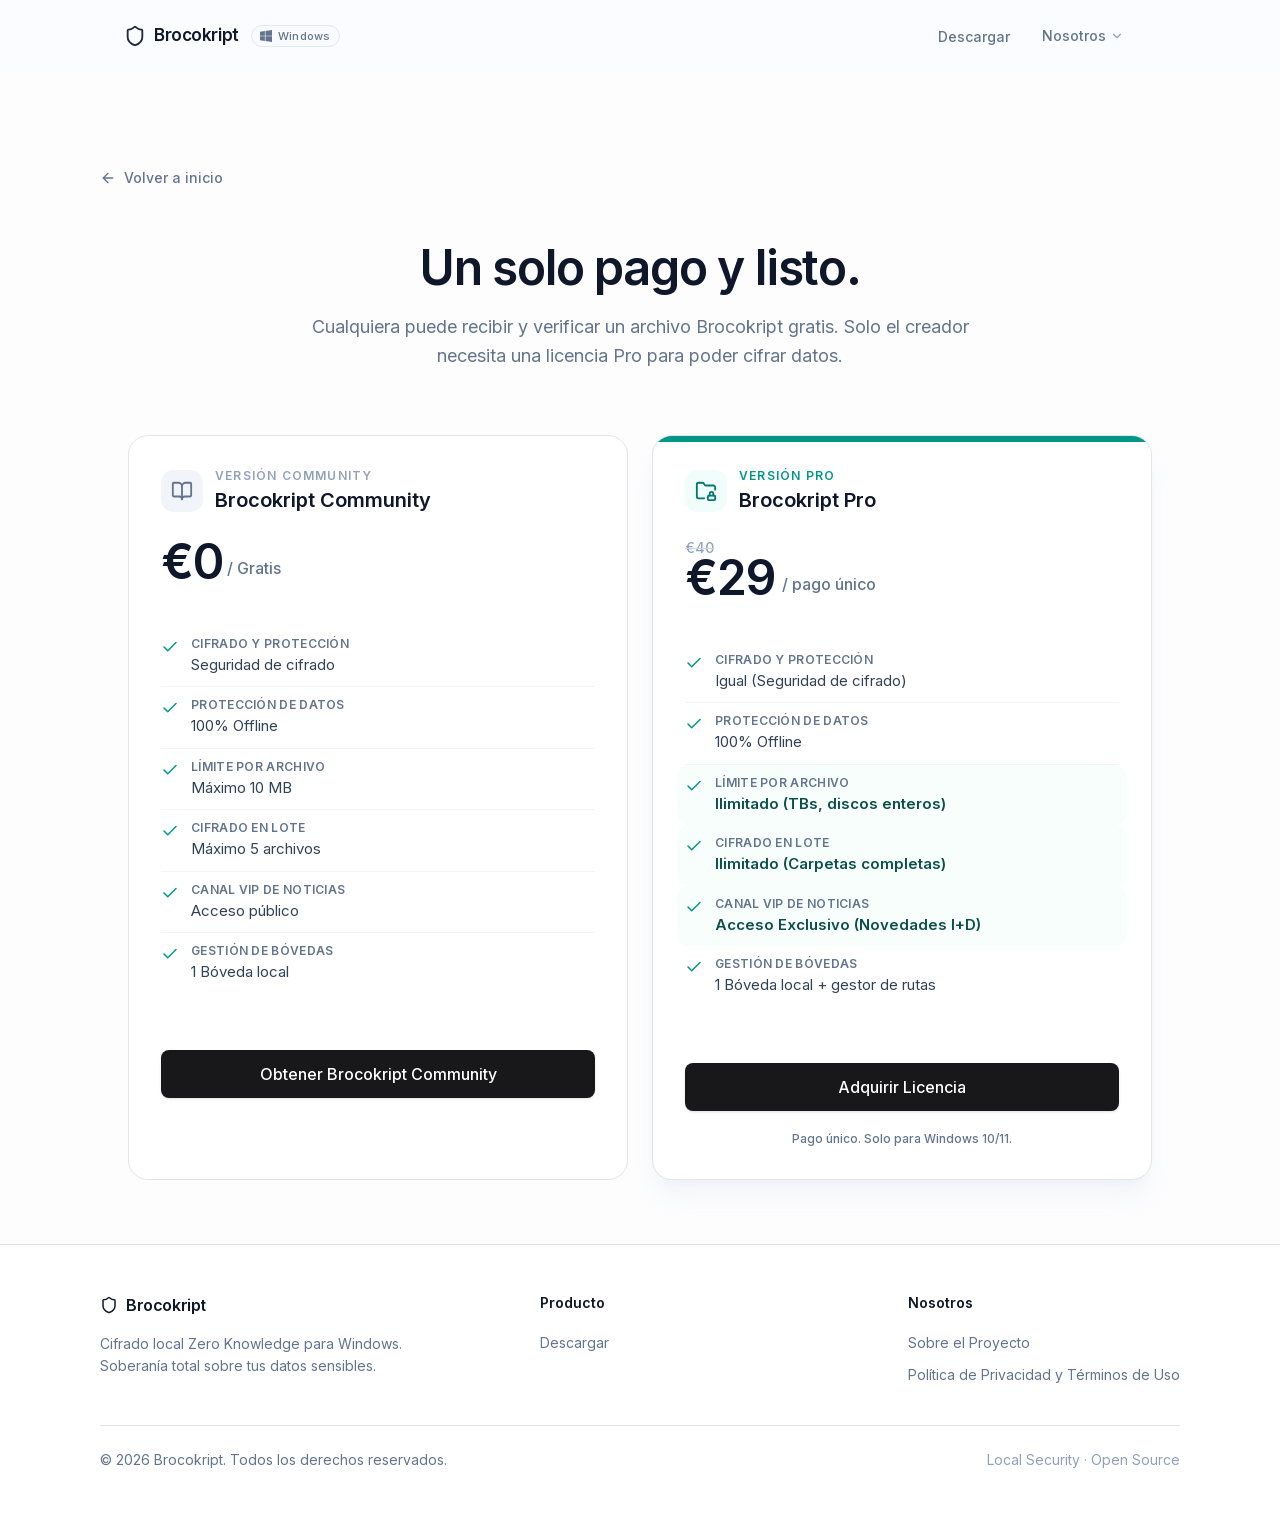
==== descargar/index.html @ 17223a68 "Add files via upload" ====
<!DOCTYPE html><html lang="es" class="inter_5901b7c6-module__ec5Qua__variable jetbrains_mono_8d4dab2e-module__xz2qEq__variable" data-scroll-behavior="smooth"><head><meta charSet="utf-8"/><meta name="viewport" content="width=device-width, initial-scale=1"/><link rel="preload" href="/_next/static/media/70bc3e132a0a741e-s.p.1409xf.ylxg8g.woff2" as="font" crossorigin="" type="font/woff2"/><link rel="preload" href="/_next/static/media/83afe278b6a6bb3c-s.p.0q-301v4kxxnr.woff2" as="font" crossorigin="" type="font/woff2"/><link rel="stylesheet" href="/_next/static/chunks/0jhj.skjzxoo5.css" data-precedence="next"/><link rel="preload" as="script" fetchPriority="low" href="/_next/static/chunks/05tsy9pxtuyv0.js"/><script src="/_next/static/chunks/02i7dfk78~t~2.js" async=""></script><script src="/_next/static/chunks/0vkgb7xyv-nko.js" async=""></script><script src="/_next/static/chunks/0if2ott4se3x8.js" async=""></script><script src="/_next/static/chunks/turbopack-18cuqfn9elldu.js" async=""></script><script src="/_next/static/chunks/0bvmlvd-nt4gj.js" async=""></script><script src="/_next/static/chunks/0d3shmwh5_nmn.js" async=""></script><script src="/_next/static/chunks/13rrio~x_up-n.js" async=""></script><script src="/_next/static/chunks/0j9dt631k1kyv.js" async=""></script><meta name="next-size-adjust" content=""/><title>Brocokript</title><meta name="description" content="Cifra y protege tus carpetas al instante de forma local. Tecnología de seguridad extrema (AES-256), sin necesidad de subir nada a la nube ni tener conocimientos técnicos."/><meta name="keywords" content="cifrado fácil,proteger carpetas,privacidad,AES-256,seguridad,local,Brocokript"/><meta property="og:title" content="Brocokript | Tu privacidad, blindada."/><meta property="og:description" content="Cifrado local AES-256-GCM fácil de usar. Sin servidores ni huellas en tu ordenador. El control es tuyo."/><meta property="og:type" content="website"/><meta name="twitter:card" content="summary"/><meta name="twitter:title" content="Brocokript | Tu privacidad, blindada."/><meta name="twitter:description" content="Cifrado local AES-256-GCM fácil de usar. Sin servidores ni huellas en tu ordenador. El control es tuyo."/><link rel="shortcut icon" href="/icon.svg"/><link rel="icon" href="/icon.svg"/><link rel="apple-touch-icon" href="/apple-icon.png"/><script src="/_next/static/chunks/03~yq9q893hmn.js" noModule=""></script></head><body class="font-sans antialiased"><div hidden=""><!--$--><!--/$--></div><main class="min-h-screen bg-background text-foreground"><header class="sticky top-0 z-50 transition-all duration-200 bg-transparent"><nav class="max-w-[1080px] mx-auto px-4 sm:px-6 h-[72px] flex items-center justify-between"><div class="flex items-center gap-3"><a class="flex items-center gap-2 group" href="/"><svg xmlns="http://www.w3.org/2000/svg" width="22" height="22" viewBox="0 0 24 24" fill="none" stroke="currentColor" stroke-width="2" stroke-linecap="round" stroke-linejoin="round" class="lucide lucide-shield text-slate-800 transition-colors" aria-hidden="true"><path d="M20 13c0 5-3.5 7.5-7.66 8.95a1 1 0 0 1-.67-.01C7.5 20.5 4 18 4 13V6a1 1 0 0 1 1-1c2 0 4.5-1.2 6.24-2.72a1.17 1.17 0 0 1 1.52 0C14.51 3.81 17 5 19 5a1 1 0 0 1 1 1z"></path></svg><span class="font-semibold text-[17px] tracking-tight text-slate-900">Brocokript</span></a><span class="hidden sm:inline-flex items-center gap-1.5 px-2 py-0.5 rounded-full border border-slate-200 bg-slate-50 text-[11px] font-medium text-slate-500 tracking-wide"><svg class="w-3 h-3" viewBox="0 0 24 24" fill="currentColor"><path d="M0 3.449L9.75 2.1v9.451H0m10.949-9.602L24 0v11.4H10.949M0 12.6h9.75v9.451L0 20.699M10.949 12.6H24V24l-12.9-1.801"></path></svg>Windows</span></div><ul class="hidden md:flex items-center gap-8 ml-auto mr-8"><li><a class="text-sm font-medium transition-colors text-slate-500 hover:text-slate-900" href="/descargar/">Descargar</a></li><li class="relative group"><button class="flex items-center gap-1 text-sm font-medium text-slate-500 hover:text-slate-900 transition-colors py-2">Nosotros<svg xmlns="http://www.w3.org/2000/svg" width="14" height="14" viewBox="0 0 24 24" fill="none" stroke="currentColor" stroke-width="2" stroke-linecap="round" stroke-linejoin="round" class="lucide lucide-chevron-down text-slate-400 group-hover:rotate-180 transition-transform duration-200" aria-hidden="true"><path d="m6 9 6 6 6-6"></path></svg></button><div class="absolute top-full left-1/2 -translate-x-1/2 pt-2 opacity-0 invisible group-hover:opacity-100 group-hover:visible transition-all duration-200 z-50"><div class="flex flex-col gap-1 w-56 p-2 bg-white rounded-xl shadow-xl border border-zinc-200"><a class="px-3 py-2 text-sm font-medium text-slate-500 hover:text-slate-900 hover:bg-zinc-50 rounded-md transition-colors" href="/about/">Sobre el Proyecto</a><div class="h-px w-full bg-zinc-100 my-1"></div><a class="px-3 py-2 text-sm font-medium text-slate-500 hover:text-slate-900 hover:bg-zinc-50 rounded-md transition-colors" href="/legal/">Política de Privacidad y Términos de Uso</a></div></div></li></ul><div class="md:hidden flex items-center gap-3"><button class="text-slate-700 hover:text-slate-900 transition-colors p-2" aria-label="Menu"><svg xmlns="http://www.w3.org/2000/svg" width="24" height="24" viewBox="0 0 24 24" fill="none" stroke="currentColor" stroke-width="2" stroke-linecap="round" stroke-linejoin="round" class="lucide lucide-menu" aria-hidden="true"><path d="M4 5h16"></path><path d="M4 12h16"></path><path d="M4 19h16"></path></svg></button></div></nav></header><div class="min-h-[calc(100vh-80px)] pt-24 pb-16 px-4 sm:px-6 bg-[#FDFDFE]"><div class="max-w-[1080px] mx-auto flex flex-col gap-6"><a class="inline-flex items-center gap-2 text-sm text-slate-500 hover:text-slate-900 transition-colors font-medium w-fit mb-4" href="/"><svg xmlns="http://www.w3.org/2000/svg" width="16" height="16" viewBox="0 0 24 24" fill="none" stroke="currentColor" stroke-width="2" stroke-linecap="round" stroke-linejoin="round" class="lucide lucide-arrow-left" aria-hidden="true"><path d="m12 19-7-7 7-7"></path><path d="M19 12H5"></path></svg>Volver a inicio</a><div class="text-center flex flex-col gap-5 mt-4 mb-10" style="opacity:0;transform:translateY(-20px)"><h1 class="text-4xl md:text-5xl font-semibold tracking-tight text-slate-900 text-balance whitespace-pre-line">Un solo pago y listo.</h1><p class="text-slate-500 text-lg max-w-2xl mx-auto leading-relaxed text-pretty">Cualquiera puede recibir y verificar un archivo Brocokript gratis. Solo el creador necesita una licencia Pro para poder cifrar datos.</p></div><div class="grid md:grid-cols-2 gap-6 max-w-5xl mx-auto w-full" style="opacity:0"><div class="flex flex-col gap-6 p-8 rounded-[1.25rem] border border-zinc-200 bg-white" style="opacity:0;transform:scale(0.95)"><div class="flex items-center gap-3"><div class="p-2.5 rounded-lg bg-slate-100 text-slate-500"><svg xmlns="http://www.w3.org/2000/svg" width="22" height="22" viewBox="0 0 24 24" fill="none" stroke="currentColor" stroke-width="2" stroke-linecap="round" stroke-linejoin="round" class="lucide lucide-book-open" aria-hidden="true"><path d="M12 7v14"></path><path d="M3 18a1 1 0 0 1-1-1V4a1 1 0 0 1 1-1h5a4 4 0 0 1 4 4 4 4 0 0 1 4-4h5a1 1 0 0 1 1 1v13a1 1 0 0 1-1 1h-6a3 3 0 0 0-3 3 3 3 0 0 0-3-3z"></path></svg></div><div><p class="text-xs font-semibold text-slate-400 uppercase tracking-widest mb-0.5">Versión Community</p><h3 class="font-semibold text-xl text-slate-900">Brocokript Community</h3></div></div><div class="flex items-end gap-1"><span class="text-5xl font-semibold tracking-tight text-slate-900">€0</span><span class="text-slate-500 mb-1.5 font-medium">/ Gratis</span></div><ul class="flex flex-col mt-4"><li class="flex items-start gap-3 py-2.5 border-b border-zinc-100 last:border-0 text-[15px] "><svg xmlns="http://www.w3.org/2000/svg" width="18" height="18" viewBox="0 0 24 24" fill="none" stroke="currentColor" stroke-width="2" stroke-linecap="round" stroke-linejoin="round" class="lucide lucide-check text-teal-600 flex-shrink-0 mt-0.5" aria-hidden="true"><path d="M20 6 9 17l-5-5"></path></svg><div class="flex flex-col gap-0.5"><span class="text-xs font-semibold tracking-wide text-slate-500 uppercase">Cifrado y protección</span><span class="text-slate-700">Seguridad de cifrado</span></div></li><li class="flex items-start gap-3 py-2.5 border-b border-zinc-100 last:border-0 text-[15px] "><svg xmlns="http://www.w3.org/2000/svg" width="18" height="18" viewBox="0 0 24 24" fill="none" stroke="currentColor" stroke-width="2" stroke-linecap="round" stroke-linejoin="round" class="lucide lucide-check text-teal-600 flex-shrink-0 mt-0.5" aria-hidden="true"><path d="M20 6 9 17l-5-5"></path></svg><div class="flex flex-col gap-0.5"><span class="text-xs font-semibold tracking-wide text-slate-500 uppercase">Protección de datos</span><span class="text-slate-700">100% Offline</span></div></li><li class="flex items-start gap-3 py-2.5 border-b border-zinc-100 last:border-0 text-[15px] "><svg xmlns="http://www.w3.org/2000/svg" width="18" height="18" viewBox="0 0 24 24" fill="none" stroke="currentColor" stroke-width="2" stroke-linecap="round" stroke-linejoin="round" class="lucide lucide-check text-teal-600 flex-shrink-0 mt-0.5" aria-hidden="true"><path d="M20 6 9 17l-5-5"></path></svg><div class="flex flex-col gap-0.5"><span class="text-xs font-semibold tracking-wide text-slate-500 uppercase">Límite por archivo</span><span class="text-slate-700">Máximo 10 MB</span></div></li><li class="flex items-start gap-3 py-2.5 border-b border-zinc-100 last:border-0 text-[15px] "><svg xmlns="http://www.w3.org/2000/svg" width="18" height="18" viewBox="0 0 24 24" fill="none" stroke="currentColor" stroke-width="2" stroke-linecap="round" stroke-linejoin="round" class="lucide lucide-check text-teal-600 flex-shrink-0 mt-0.5" aria-hidden="true"><path d="M20 6 9 17l-5-5"></path></svg><div class="flex flex-col gap-0.5"><span class="text-xs font-semibold tracking-wide text-slate-500 uppercase">Cifrado en lote</span><span class="text-slate-700">Máximo 5 archivos</span></div></li><li class="flex items-start gap-3 py-2.5 border-b border-zinc-100 last:border-0 text-[15px] "><svg xmlns="http://www.w3.org/2000/svg" width="18" height="18" viewBox="0 0 24 24" fill="none" stroke="currentColor" stroke-width="2" stroke-linecap="round" stroke-linejoin="round" class="lucide lucide-check text-teal-600 flex-shrink-0 mt-0.5" aria-hidden="true"><path d="M20 6 9 17l-5-5"></path></svg><div class="flex flex-col gap-0.5"><span class="text-xs font-semibold tracking-wide text-slate-500 uppercase">Canal VIP de Noticias</span><span class="text-slate-700">Acceso público</span></div></li><li class="flex items-start gap-3 py-2.5 border-b border-zinc-100 last:border-0 text-[15px] "><svg xmlns="http://www.w3.org/2000/svg" width="18" height="18" viewBox="0 0 24 24" fill="none" stroke="currentColor" stroke-width="2" stroke-linecap="round" stroke-linejoin="round" class="lucide lucide-check text-teal-600 flex-shrink-0 mt-0.5" aria-hidden="true"><path d="M20 6 9 17l-5-5"></path></svg><div class="flex flex-col gap-0.5"><span class="text-xs font-semibold tracking-wide text-slate-500 uppercase">Gestión de Bóvedas</span><span class="text-slate-700">1 Bóveda local</span></div></li></ul><div class="flex flex-col gap-3 mt-8"><a href="#" class="inline-flex items-center justify-center gap-2 px-6 py-3 bg-zinc-900 text-white font-medium rounded-md hover:bg-zinc-800 transition-colors shadow-sm">Obtener Brocokript Community</a></div></div><div class="flex flex-col gap-6 p-8 rounded-[1.25rem] border border-zinc-200 bg-white shadow-xl shadow-slate-200/40 relative overflow-hidden" style="opacity:0;transform:scale(0.95)"><div class="absolute top-0 left-0 w-full h-1.5 bg-teal-600"></div><div class="flex items-center justify-between"><div class="flex items-center gap-3"><div class="p-2.5 rounded-lg bg-teal-50 text-teal-700"><svg xmlns="http://www.w3.org/2000/svg" width="22" height="22" viewBox="0 0 24 24" fill="none" stroke="currentColor" stroke-width="2" stroke-linecap="round" stroke-linejoin="round" class="lucide lucide-folder-lock" aria-hidden="true"><rect width="8" height="5" x="14" y="17" rx="1"></rect><path d="M10 20H4a2 2 0 0 1-2-2V5a2 2 0 0 1 2-2h3.9a2 2 0 0 1 1.69.9l.81 1.2a2 2 0 0 0 1.67.9H20a2 2 0 0 1 2 2v2.5"></path><path d="M20 17v-2a2 2 0 1 0-4 0v2"></path></svg></div><div><p class="text-xs font-semibold text-teal-600 uppercase tracking-widest mb-0.5">Versión PRO</p><h3 class="font-semibold text-xl text-slate-900">Brocokript Pro</h3></div></div></div><div class="flex items-end gap-2"><div class="flex flex-col"><span class="text-sm font-medium text-slate-400 line-through -mb-1 decoration-slate-300">€40</span><span class="text-5xl font-semibold tracking-tight text-slate-900">€29</span></div><span class="text-slate-500 mb-1.5 font-medium">/ pago único</span></div><ul class="flex flex-col mt-4"><li class="flex items-start gap-3 py-2.5 border-b border-zinc-100 last:border-0 text-[15px] "><svg xmlns="http://www.w3.org/2000/svg" width="18" height="18" viewBox="0 0 24 24" fill="none" stroke="currentColor" stroke-width="2" stroke-linecap="round" stroke-linejoin="round" class="lucide lucide-check text-teal-600 flex-shrink-0 mt-0.5" aria-hidden="true"><path d="M20 6 9 17l-5-5"></path></svg><div class="flex flex-col gap-0.5"><span class="text-xs font-semibold tracking-wide text-slate-500 uppercase">Cifrado y protección</span><span class="text-slate-700">Igual (Seguridad de cifrado)</span></div></li><li class="flex items-start gap-3 py-2.5 border-b border-zinc-100 last:border-0 text-[15px] "><svg xmlns="http://www.w3.org/2000/svg" width="18" height="18" viewBox="0 0 24 24" fill="none" stroke="currentColor" stroke-width="2" stroke-linecap="round" stroke-linejoin="round" class="lucide lucide-check text-teal-600 flex-shrink-0 mt-0.5" aria-hidden="true"><path d="M20 6 9 17l-5-5"></path></svg><div class="flex flex-col gap-0.5"><span class="text-xs font-semibold tracking-wide text-slate-500 uppercase">Protección de datos</span><span class="text-slate-700">100% Offline</span></div></li><li class="flex items-start gap-3 py-2.5 border-b border-zinc-100 last:border-0 text-[15px] bg-teal-50/50 -mx-2 px-2 rounded-lg border-b-0"><svg xmlns="http://www.w3.org/2000/svg" width="18" height="18" viewBox="0 0 24 24" fill="none" stroke="currentColor" stroke-width="2" stroke-linecap="round" stroke-linejoin="round" class="lucide lucide-check text-teal-600 flex-shrink-0 mt-0.5" aria-hidden="true"><path d="M20 6 9 17l-5-5"></path></svg><div class="flex flex-col gap-0.5"><span class="text-xs font-semibold tracking-wide text-slate-500 uppercase">Límite por archivo</span><span class="font-semibold text-teal-900">Ilimitado (TBs, discos enteros)</span></div></li><li class="flex items-start gap-3 py-2.5 border-b border-zinc-100 last:border-0 text-[15px] bg-teal-50/50 -mx-2 px-2 rounded-lg border-b-0"><svg xmlns="http://www.w3.org/2000/svg" width="18" height="18" viewBox="0 0 24 24" fill="none" stroke="currentColor" stroke-width="2" stroke-linecap="round" stroke-linejoin="round" class="lucide lucide-check text-teal-600 flex-shrink-0 mt-0.5" aria-hidden="true"><path d="M20 6 9 17l-5-5"></path></svg><div class="flex flex-col gap-0.5"><span class="text-xs font-semibold tracking-wide text-slate-500 uppercase">Cifrado en lote</span><span class="font-semibold text-teal-900">Ilimitado (Carpetas completas)</span></div></li><li class="flex items-start gap-3 py-2.5 border-b border-zinc-100 last:border-0 text-[15px] bg-teal-50/50 -mx-2 px-2 rounded-lg border-b-0"><svg xmlns="http://www.w3.org/2000/svg" width="18" height="18" viewBox="0 0 24 24" fill="none" stroke="currentColor" stroke-width="2" stroke-linecap="round" stroke-linejoin="round" class="lucide lucide-check text-teal-600 flex-shrink-0 mt-0.5" aria-hidden="true"><path d="M20 6 9 17l-5-5"></path></svg><div class="flex flex-col gap-0.5"><span class="text-xs font-semibold tracking-wide text-slate-500 uppercase">Canal VIP de Noticias</span><span class="font-semibold text-teal-900">Acceso Exclusivo (Novedades I+D)</span></div></li><li class="flex items-start gap-3 py-2.5 border-b border-zinc-100 last:border-0 text-[15px] "><svg xmlns="http://www.w3.org/2000/svg" width="18" height="18" viewBox="0 0 24 24" fill="none" stroke="currentColor" stroke-width="2" stroke-linecap="round" stroke-linejoin="round" class="lucide lucide-check text-teal-600 flex-shrink-0 mt-0.5" aria-hidden="true"><path d="M20 6 9 17l-5-5"></path></svg><div class="flex flex-col gap-0.5"><span class="text-xs font-semibold tracking-wide text-slate-500 uppercase">Gestión de Bóvedas</span><span class="text-slate-700">1 Bóveda local + gestor de rutas </span></div></li></ul><div class="flex flex-col gap-3 mt-8"><a href="#" class="inline-flex items-center justify-center gap-2 px-6 py-3 bg-zinc-900 text-white font-medium rounded-md hover:bg-zinc-800 transition-colors shadow-sm">Adquirir Licencia</a><div class="text-center text-xs font-medium text-slate-500 mt-2">Pago único. Solo para Windows 10/11.</div></div></div></div></div></div><footer class="border-t border-zinc-200 bg-white px-4 sm:px-6 py-12 font-sans mt-auto"><div class="max-w-[1080px] mx-auto"><div class="flex flex-col md:flex-row justify-between gap-10 mb-10"><div class="flex flex-col gap-3 max-w-xs"><a class="flex items-center gap-2" href="/"><svg xmlns="http://www.w3.org/2000/svg" width="18" height="18" viewBox="0 0 24 24" fill="none" stroke="currentColor" stroke-width="2" stroke-linecap="round" stroke-linejoin="round" class="lucide lucide-shield text-slate-900" aria-hidden="true"><path d="M20 13c0 5-3.5 7.5-7.66 8.95a1 1 0 0 1-.67-.01C7.5 20.5 4 18 4 13V6a1 1 0 0 1 1-1c2 0 4.5-1.2 6.24-2.72a1.17 1.17 0 0 1 1.52 0C14.51 3.81 17 5 19 5a1 1 0 0 1 1 1z"></path></svg><span class="font-semibold tracking-tight text-slate-900">Brocokript</span></a><p class="text-slate-500 text-sm leading-relaxed mt-1">Cifrado local Zero Knowledge para Windows. Soberanía total sobre tus datos sensibles.</p></div><div class="grid grid-cols-2 gap-12 sm:gap-24"><div class="flex flex-col gap-3"><p class="text-sm font-semibold text-slate-900 mb-2">Producto</p><a class="text-sm text-slate-500 hover:text-slate-900 transition-colors" href="/descargar/">Descargar</a></div><div class="flex flex-col gap-3"><p class="text-sm font-semibold text-slate-900 mb-2">Nosotros</p><a class="text-sm text-slate-500 hover:text-slate-900 transition-colors" href="/about/">Sobre el Proyecto</a><a class="text-sm text-slate-500 hover:text-slate-900 transition-colors" href="/legal/">Política de Privacidad y Términos de Uso</a></div></div></div><div class="h-px bg-zinc-200 mb-6"></div><div class="flex flex-col md:flex-row items-center justify-between gap-4"><p class="text-sm text-slate-500">© <!-- -->2026<!-- --> Brocokript. <!-- -->Todos los derechos reservados.</p><span class="text-sm text-slate-400">Local Security · Open Source</span></div></div></footer></main><!--$--><!--/$--><!--$!--><template data-dgst="BAILOUT_TO_CLIENT_SIDE_RENDERING"></template><!--/$--><script src="/_next/static/chunks/05tsy9pxtuyv0.js" id="_R_" async=""></script><script>(self.__next_f=self.__next_f||[]).push([0])</script><script>self.__next_f.push([1,"1:\"$Sreact.fragment\"\n2:I[38447,[\"/_next/static/chunks/0bvmlvd-nt4gj.js\",\"/_next/static/chunks/0d3shmwh5_nmn.js\"],\"LanguageProvider\"]\n3:I[39756,[\"/_next/static/chunks/0bvmlvd-nt4gj.js\",\"/_next/static/chunks/0d3shmwh5_nmn.js\"],\"default\"]\n4:I[37457,[\"/_next/static/chunks/0bvmlvd-nt4gj.js\",\"/_next/static/chunks/0d3shmwh5_nmn.js\"],\"default\"]\n5:I[2355,[\"/_next/static/chunks/0bvmlvd-nt4gj.js\",\"/_next/static/chunks/0d3shmwh5_nmn.js\"],\"Analytics\"]\n6:I[63780,[\"/_next/static/chunks/0bvmlvd-nt4gj.js\",\"/_next/static/chunks/0d3shmwh5_nmn.js\",\"/_next/static/chunks/13rrio~x_up-n.js\",\"/_next/static/chunks/0j9dt631k1kyv.js\"],\"Navbar\"]\n7:I[42083,[\"/_next/static/chunks/0bvmlvd-nt4gj.js\",\"/_next/static/chunks/0d3shmwh5_nmn.js\",\"/_next/static/chunks/13rrio~x_up-n.js\",\"/_next/static/chunks/0j9dt631k1kyv.js\"],\"DownloadContent\"]\n8:I[76841,[\"/_next/static/chunks/0bvmlvd-nt4gj.js\",\"/_next/static/chunks/0d3shmwh5_nmn.js\",\"/_next/static/chunks/13rrio~x_up-n.js\",\"/_next/static/chunks/0j9dt631k1kyv.js\"],\"Footer\"]\n9:I[97367,[\"/_next/static/chunks/0bvmlvd-nt4gj.js\",\"/_next/static/chunks/0d3shmwh5_nmn.js\"],\"OutletBoundary\"]\na:\"$Sreact.suspense\"\nd:I[97367,[\"/_next/static/chunks/0bvmlvd-nt4gj.js\",\"/_next/static/chunks/0d3shmwh5_nmn.js\"],\"ViewportBoundary\"]\nf:I[97367,[\"/_next/static/chunks/0bvmlvd-nt4gj.js\",\"/_next/static/chunks/0d3shmwh5_nmn.js\"],\"MetadataBoundary\"]\n11:I[68027,[\"/_next/static/chunks/0bvmlvd-nt4gj.js\",\"/_next/static/chunks/0d3shmwh5_nmn.js\"],\"default\",1]\n:HL[\"/_next/static/chunks/0jhj.skjzxoo5.css\",\"style\"]\n:HL[\"/_next/static/media/70bc3e132a0a741e-s.p.1409xf.ylxg8g.woff2\",\"font\",{\"crossOrigin\":\"\",\"type\":\"font/woff2\"}]\n:HL[\"/_next/static/media/83afe278b6a6bb3c-s.p.0q-301v4kxxnr.woff2\",\"font\",{\"crossOrigin\":\"\",\"type\":\"font/woff2\"}]\n"])</script><script>self.__next_f.push([1,"0:{\"P\":null,\"c\":[\"\",\"descargar\",\"\"],\"q\":\"\",\"i\":false,\"f\":[[[\"\",{\"children\":[\"descargar\",{\"children\":[\"__PAGE__\",{}]}]},\"$undefined\",\"$undefined\",16],[[\"$\",\"$1\",\"c\",{\"children\":[[[\"$\",\"link\",\"0\",{\"rel\":\"stylesheet\",\"href\":\"/_next/static/chunks/0jhj.skjzxoo5.css\",\"precedence\":\"next\",\"crossOrigin\":\"$undefined\",\"nonce\":\"$undefined\"}],[\"$\",\"script\",\"script-0\",{\"src\":\"/_next/static/chunks/0bvmlvd-nt4gj.js\",\"async\":true,\"nonce\":\"$undefined\"}],[\"$\",\"script\",\"script-1\",{\"src\":\"/_next/static/chunks/0d3shmwh5_nmn.js\",\"async\":true,\"nonce\":\"$undefined\"}]],[\"$\",\"html\",null,{\"lang\":\"es\",\"className\":\"inter_5901b7c6-module__ec5Qua__variable jetbrains_mono_8d4dab2e-module__xz2qEq__variable\",\"data-scroll-behavior\":\"smooth\",\"children\":[\"$\",\"body\",null,{\"className\":\"font-sans antialiased\",\"children\":[\"$\",\"$L2\",null,{\"children\":[[\"$\",\"$L3\",null,{\"parallelRouterKey\":\"children\",\"error\":\"$undefined\",\"errorStyles\":\"$undefined\",\"errorScripts\":\"$undefined\",\"template\":[\"$\",\"$L4\",null,{}],\"templateStyles\":\"$undefined\",\"templateScripts\":\"$undefined\",\"notFound\":[[[\"$\",\"title\",null,{\"children\":\"404: This page could not be found.\"}],[\"$\",\"div\",null,{\"style\":{\"fontFamily\":\"system-ui,\\\"Segoe UI\\\",Roboto,Helvetica,Arial,sans-serif,\\\"Apple Color Emoji\\\",\\\"Segoe UI Emoji\\\"\",\"height\":\"100vh\",\"textAlign\":\"center\",\"display\":\"flex\",\"flexDirection\":\"column\",\"alignItems\":\"center\",\"justifyContent\":\"center\"},\"children\":[\"$\",\"div\",null,{\"children\":[[\"$\",\"style\",null,{\"dangerouslySetInnerHTML\":{\"__html\":\"body{color:#000;background:#fff;margin:0}.next-error-h1{border-right:1px solid rgba(0,0,0,.3)}@media (prefers-color-scheme:dark){body{color:#fff;background:#000}.next-error-h1{border-right:1px solid rgba(255,255,255,.3)}}\"}}],[\"$\",\"h1\",null,{\"className\":\"next-error-h1\",\"style\":{\"display\":\"inline-block\",\"margin\":\"0 20px 0 0\",\"padding\":\"0 23px 0 0\",\"fontSize\":24,\"fontWeight\":500,\"verticalAlign\":\"top\",\"lineHeight\":\"49px\"},\"children\":404}],[\"$\",\"div\",null,{\"style\":{\"display\":\"inline-block\"},\"children\":[\"$\",\"h2\",null,{\"style\":{\"fontSize\":14,\"fontWeight\":400,\"lineHeight\":\"49px\",\"margin\":0},\"children\":\"This page could not be found.\"}]}]]}]}]],[]],\"forbidden\":\"$undefined\",\"unauthorized\":\"$undefined\"}],[\"$\",\"$L5\",null,{}]]}]}]}]]}],{\"children\":[[\"$\",\"$1\",\"c\",{\"children\":[null,[\"$\",\"$L3\",null,{\"parallelRouterKey\":\"children\",\"error\":\"$undefined\",\"errorStyles\":\"$undefined\",\"errorScripts\":\"$undefined\",\"template\":[\"$\",\"$L4\",null,{}],\"templateStyles\":\"$undefined\",\"templateScripts\":\"$undefined\",\"notFound\":\"$undefined\",\"forbidden\":\"$undefined\",\"unauthorized\":\"$undefined\"}]]}],{\"children\":[[\"$\",\"$1\",\"c\",{\"children\":[[\"$\",\"main\",null,{\"className\":\"min-h-screen bg-background text-foreground\",\"children\":[[\"$\",\"$L6\",null,{}],[\"$\",\"$L7\",null,{}],[\"$\",\"$L8\",null,{}]]}],[[\"$\",\"script\",\"script-0\",{\"src\":\"/_next/static/chunks/13rrio~x_up-n.js\",\"async\":true,\"nonce\":\"$undefined\"}],[\"$\",\"script\",\"script-1\",{\"src\":\"/_next/static/chunks/0j9dt631k1kyv.js\",\"async\":true,\"nonce\":\"$undefined\"}]],[\"$\",\"$L9\",null,{\"children\":[\"$\",\"$a\",null,{\"name\":\"Next.MetadataOutlet\",\"children\":\"$@b\"}]}]]}],{},null,false,null]},null,false,\"$@c\"]},null,false,null],[\"$\",\"$1\",\"h\",{\"children\":[null,[\"$\",\"$Ld\",null,{\"children\":\"$Le\"}],[\"$\",\"div\",null,{\"hidden\":true,\"children\":[\"$\",\"$Lf\",null,{\"children\":[\"$\",\"$a\",null,{\"name\":\"Next.Metadata\",\"children\":\"$L10\"}]}]}],[\"$\",\"meta\",null,{\"name\":\"next-size-adjust\",\"content\":\"\"}]]}],false]],\"m\":\"$undefined\",\"G\":[\"$11\",[[\"$\",\"link\",\"0\",{\"rel\":\"stylesheet\",\"href\":\"/_next/static/chunks/0jhj.skjzxoo5.css\",\"precedence\":\"next\",\"crossOrigin\":\"$undefined\",\"nonce\":\"$undefined\"}]]],\"S\":true,\"h\":null,\"s\":\"$undefined\",\"l\":\"$undefined\",\"p\":\"$undefined\",\"d\":\"$undefined\",\"b\":\"34caUTT_QugLxf4qBv_Nt\"}\n"])</script><script>self.__next_f.push([1,"12:[]\nc:\"$W12\"\n"])</script><script>self.__next_f.push([1,"e:[[\"$\",\"meta\",\"0\",{\"charSet\":\"utf-8\"}],[\"$\",\"meta\",\"1\",{\"name\":\"viewport\",\"content\":\"width=device-width, initial-scale=1\"}]]\n"])</script><script>self.__next_f.push([1,"13:I[27201,[\"/_next/static/chunks/0bvmlvd-nt4gj.js\",\"/_next/static/chunks/0d3shmwh5_nmn.js\"],\"IconMark\"]\nb:null\n10:[[\"$\",\"title\",\"0\",{\"children\":\"Brocokript\"}],[\"$\",\"meta\",\"1\",{\"name\":\"description\",\"content\":\"Cifra y protege tus carpetas al instante de forma local. Tecnología de seguridad extrema (AES-256), sin necesidad de subir nada a la nube ni tener conocimientos técnicos.\"}],[\"$\",\"meta\",\"2\",{\"name\":\"keywords\",\"content\":\"cifrado fácil,proteger carpetas,privacidad,AES-256,seguridad,local,Brocokript\"}],[\"$\",\"meta\",\"3\",{\"property\":\"og:title\",\"content\":\"Brocokript | Tu privacidad, blindada.\"}],[\"$\",\"meta\",\"4\",{\"property\":\"og:description\",\"content\":\"Cifrado local AES-256-GCM fácil de usar. Sin servidores ni huellas en tu ordenador. El control es tuyo.\"}],[\"$\",\"meta\",\"5\",{\"property\":\"og:type\",\"content\":\"website\"}],[\"$\",\"meta\",\"6\",{\"name\":\"twitter:card\",\"content\":\"summary\"}],[\"$\",\"meta\",\"7\",{\"name\":\"twitter:title\",\"content\":\"Brocokript | Tu privacidad, blindada.\"}],[\"$\",\"meta\",\"8\",{\"name\":\"twitter:description\",\"content\":\"Cifrado local AES-256-GCM fácil de usar. Sin servidores ni huellas en tu ordenador. El control es tuyo.\"}],[\"$\",\"link\",\"9\",{\"rel\":\"shortcut icon\",\"href\":\"/icon.svg\"}],[\"$\",\"link\",\"10\",{\"rel\":\"icon\",\"href\":\"/icon.svg\"}],[\"$\",\"link\",\"11\",{\"rel\":\"apple-touch-icon\",\"href\":\"/apple-icon.png\"}],[\"$\",\"$L13\",\"12\",{}]]\n"])</script></body></html>
---- _next/static/chunks/0jhj.skjzxoo5.css ----
@font-face{font-family:Inter;font-style:normal;font-weight:100 900;font-display:swap;src:url(../media/2c55a0e60120577a-s.0bjc5tiuqdqro.woff2)format("woff2");unicode-range:U+460-52F,U+1C80-1C8A,U+20B4,U+2DE0-2DFF,U+A640-A69F,U+FE2E-FE2F}@font-face{font-family:Inter;font-style:normal;font-weight:100 900;font-display:swap;src:url(../media/9c72aa0f40e4eef8-s.0m6w47a4e5dy9.woff2)format("woff2");unicode-range:U+301,U+400-45F,U+490-491,U+4B0-4B1,U+2116}@font-face{font-family:Inter;font-style:normal;font-weight:100 900;font-display:swap;src:url(../media/ad66f9afd8947f86-s.11u06r12fd6v_.woff2)format("woff2");unicode-range:U+1F??}@font-face{font-family:Inter;font-style:normal;font-weight:100 900;font-display:swap;src:url(../media/5476f68d60460930-s.0wxq9webf.ew4.woff2)format("woff2");unicode-range:U+370-377,U+37A-37F,U+384-38A,U+38C,U+38E-3A1,U+3A3-3FF}@font-face{font-family:Inter;font-style:normal;font-weight:100 900;font-display:swap;src:url(../media/2bbe8d2671613f1f-s.067x_6k0k23tk.woff2)format("woff2");unicode-range:U+102-103,U+110-111,U+128-129,U+168-169,U+1A0-1A1,U+1AF-1B0,U+300-301,U+303-304,U+308-309,U+323,U+329,U+1EA0-1EF9,U+20AB}@font-face{font-family:Inter;font-style:normal;font-weight:100 900;font-display:swap;src:url(../media/1bffadaabf893a1e-s.16ipb6fqu393i.woff2)format("woff2");unicode-range:U+100-2BA,U+2BD-2C5,U+2C7-2CC,U+2CE-2D7,U+2DD-2FF,U+304,U+308,U+329,U+1D00-1DBF,U+1E00-1E9F,U+1EF2-1EFF,U+2020,U+20A0-20AB,U+20AD-20C0,U+2113,U+2C60-2C7F,U+A720-A7FF}@font-face{font-family:Inter;font-style:normal;font-weight:100 900;font-display:swap;src:url(../media/83afe278b6a6bb3c-s.p.0q-301v4kxxnr.woff2)format("woff2");unicode-range:U+??,U+131,U+152-153,U+2BB-2BC,U+2C6,U+2DA,U+2DC,U+304,U+308,U+329,U+2000-206F,U+20AC,U+2122,U+2191,U+2193,U+2212,U+2215,U+FEFF,U+FFFD}@font-face{font-family:Inter Fallback;src:local(Arial);ascent-override:90.44%;descent-override:22.52%;line-gap-override:0.0%;size-adjust:107.12%}.inter_5901b7c6-module__ec5Qua__className{font-family:Inter,Inter Fallback;font-style:normal}.inter_5901b7c6-module__ec5Qua__variable{--font-inter:"Inter", "Inter Fallback"}
@font-face{font-family:JetBrains Mono;font-style:normal;font-weight:100 800;font-display:swap;src:url(../media/13bf9871fe164e7f-s.0s19wthhh_6~m.woff2)format("woff2");unicode-range:U+460-52F,U+1C80-1C8A,U+20B4,U+2DE0-2DFF,U+A640-A69F,U+FE2E-FE2F}@font-face{font-family:JetBrains Mono;font-style:normal;font-weight:100 800;font-display:swap;src:url(../media/cc545e633e20c56d-s.0dza.stei.9v7.woff2)format("woff2");unicode-range:U+301,U+400-45F,U+490-491,U+4B0-4B1,U+2116}@font-face{font-family:JetBrains Mono;font-style:normal;font-weight:100 800;font-display:swap;src:url(../media/71b036adf157cdcf-s.03nf~dfjdkf~..woff2)format("woff2");unicode-range:U+370-377,U+37A-37F,U+384-38A,U+38C,U+38E-3A1,U+3A3-3FF}@font-face{font-family:JetBrains Mono;font-style:normal;font-weight:100 800;font-display:swap;src:url(../media/89b21bb081cb7469-s.0gfhww.tctz1o.woff2)format("woff2");unicode-range:U+102-103,U+110-111,U+128-129,U+168-169,U+1A0-1A1,U+1AF-1B0,U+300-301,U+303-304,U+308-309,U+323,U+329,U+1EA0-1EF9,U+20AB}@font-face{font-family:JetBrains Mono;font-style:normal;font-weight:100 800;font-display:swap;src:url(../media/3fe682a82f50d426-s.09q3q1i5159bl.woff2)format("woff2");unicode-range:U+100-2BA,U+2BD-2C5,U+2C7-2CC,U+2CE-2D7,U+2DD-2FF,U+304,U+308,U+329,U+1D00-1DBF,U+1E00-1E9F,U+1EF2-1EFF,U+2020,U+20A0-20AB,U+20AD-20C0,U+2113,U+2C60-2C7F,U+A720-A7FF}@font-face{font-family:JetBrains Mono;font-style:normal;font-weight:100 800;font-display:swap;src:url(../media/70bc3e132a0a741e-s.p.1409xf.ylxg8g.woff2)format("woff2");unicode-range:U+??,U+131,U+152-153,U+2BB-2BC,U+2C6,U+2DA,U+2DC,U+304,U+308,U+329,U+2000-206F,U+20AC,U+2122,U+2191,U+2193,U+2212,U+2215,U+FEFF,U+FFFD}@font-face{font-family:JetBrains Mono Fallback;src:local(Arial);ascent-override:75.79%;descent-override:22.29%;line-gap-override:0.0%;size-adjust:134.59%}.jetbrains_mono_8d4dab2e-module__xz2qEq__className{font-family:JetBrains Mono,JetBrains Mono Fallback;font-style:normal}.jetbrains_mono_8d4dab2e-module__xz2qEq__variable{--font-jetbrains:"JetBrains Mono", "JetBrains Mono Fallback"}
@layer properties{@supports (((-webkit-hyphens:none)) and (not (margin-trim:inline))) or ((-moz-orient:inline) and (not (color:rgb(from red r g b)))){*,:before,:after,::backdrop{--tw-translate-x:0;--tw-translate-y:0;--tw-translate-z:0;--tw-border-style:solid;--tw-gradient-position:initial;--tw-gradient-from:#0000;--tw-gradient-via:#0000;--tw-gradient-to:#0000;--tw-gradient-stops:initial;--tw-gradient-via-stops:initial;--tw-gradient-from-position:0%;--tw-gradient-via-position:50%;--tw-gradient-to-position:100%;--tw-leading:initial;--tw-font-weight:initial;--tw-tracking:initial;--tw-shadow:0 0 #0000;--tw-shadow-color:initial;--tw-shadow-alpha:100%;--tw-inset-shadow:0 0 #0000;--tw-inset-shadow-color:initial;--tw-inset-shadow-alpha:100%;--tw-ring-color:initial;--tw-ring-shadow:0 0 #0000;--tw-inset-ring-color:initial;--tw-inset-ring-shadow:0 0 #0000;--tw-ring-inset:initial;--tw-ring-offset-width:0px;--tw-ring-offset-color:#fff;--tw-ring-offset-shadow:0 0 #0000;--tw-backdrop-blur:initial;--tw-backdrop-brightness:initial;--tw-backdrop-contrast:initial;--tw-backdrop-grayscale:initial;--tw-backdrop-hue-rotate:initial;--tw-backdrop-invert:initial;--tw-backdrop-opacity:initial;--tw-backdrop-saturate:initial;--tw-backdrop-sepia:initial;--tw-duration:initial;--tw-animation-delay:0s;--tw-animation-direction:normal;--tw-animation-duration:initial;--tw-animation-fill-mode:forwards;--tw-animation-iteration-count:1;--tw-enter-opacity:1;--tw-enter-rotate:0;--tw-enter-scale:1;--tw-enter-translate-x:0;--tw-enter-translate-y:0;--tw-exit-opacity:1;--tw-exit-rotate:0;--tw-exit-scale:1;--tw-exit-translate-x:0;--tw-exit-translate-y:0}}}@layer theme{:root,:host{--color-red-50:#fef2f2;--color-red-200:#ffcaca;--color-red-400:#ff6568;--color-red-600:#e40014;--color-yellow-200:#fff085;--color-yellow-400:#fac800;--color-green-200:#b9f8cf;--color-green-400:#05df72;--color-teal-50:#f0fdfa;--color-teal-100:#cbfbf1;--color-teal-200:#96f7e4;--color-teal-300:#46ecd5;--color-teal-600:#009588;--color-teal-700:#00776e;--color-teal-900:#0b4f4a;--color-indigo-50:#eef2ff;--color-indigo-600:#4f39f6;--color-slate-50:#f8fafc;--color-slate-100:#f1f5f9;--color-slate-200:#e2e8f0;--color-slate-300:#cad5e2;--color-slate-400:#90a1b9;--color-slate-500:#62748e;--color-slate-600:#45556c;--color-slate-700:#314158;--color-slate-800:#1d293d;--color-slate-900:#0f172b;--color-zinc-50:#fafafa;--color-zinc-100:#f4f4f5;--color-zinc-200:#e4e4e7;--color-zinc-300:#d4d4d8;--color-zinc-800:#27272a;--color-zinc-900:#18181b;--color-black:#000;--color-white:#fff;--spacing:.25rem;--container-xs:20rem;--container-2xl:42rem;--container-3xl:48rem;--container-4xl:56rem;--container-5xl:64rem;--text-xs:.75rem;--text-xs--line-height:calc(1 / .75);--text-sm:.875rem;--text-sm--line-height:calc(1.25 / .875);--text-base:1rem;--text-base--line-height:calc(1.5 / 1);--text-lg:1.125rem;--text-lg--line-height:calc(1.75 / 1.125);--text-xl:1.25rem;--text-xl--line-height:calc(1.75 / 1.25);--text-2xl:1.5rem;--text-2xl--line-height:calc(2 / 1.5);--text-3xl:1.875rem;--text-3xl--line-height:calc(2.25 / 1.875);--text-4xl:2.25rem;--text-4xl--line-height:calc(2.5 / 2.25);--text-5xl:3rem;--text-5xl--line-height:1;--text-6xl:3.75rem;--text-6xl--line-height:1;--text-7xl:4.5rem;--text-7xl--line-height:1;--font-weight-medium:500;--font-weight-semibold:600;--tracking-tight:-.025em;--tracking-wide:.025em;--tracking-widest:.1em;--leading-relaxed:1.625;--blur-md:12px;--default-transition-duration:.15s;--default-transition-timing-function:cubic-bezier(.4, 0, .2, 1);--default-font-family:var(--font-inter);--default-mono-font-family:var(--font-inter)}@supports (color:lab(0% 0 0)){:root,:host{--color-red-50:lab(96.5005% 4.18511 1.52329);--color-red-200:lab(86.017% 19.8815 7.75869);--color-red-400:lab(63.7053% 60.7449 31.3109);--color-red-600:lab(48.4493% 77.4328 61.5452);--color-yellow-200:lab(94.3433% -5.00426 52.9663);--color-yellow-400:lab(83.2664% 8.65132 106.895);--color-green-200:lab(92.4222% -26.4702 12.9427);--color-green-400:lab(78.503% -64.9265 39.7492);--color-teal-50:lab(98.3189% -4.74921 -.111723);--color-teal-100:lab(95.1845% -17.4212 -.425434);--color-teal-200:lab(90.7612% -33.1343 -.542295);--color-teal-300:lab(84.8977% -48.1517 -1.3321);--color-teal-600:lab(55.0223% -41.0774 -3.90277);--color-teal-700:lab(44.4134% -33.1436 -4.22149);--color-teal-900:lab(29.506% -21.4706 -3.59886);--color-indigo-50:lab(95.4818% .411302 -6.78529);--color-indigo-600:lab(38.4009% 52.6132 -92.3857);--color-slate-50:lab(98.1434% -.369549 -1.05968);--color-slate-100:lab(96.286% -.852466 -2.46847);--color-slate-200:lab(91.7353% -.998765 -4.76968);--color-slate-300:lab(84.7652% -1.94535 -7.93337);--color-slate-400:lab(65.5349% -2.25151 -14.5072);--color-slate-500:lab(48.0876% -2.03595 -16.5814);--color-slate-600:lab(35.5623% -1.74978 -15.4316);--color-slate-700:lab(26.9569% -1.47018 -15.6993);--color-slate-800:lab(16.132% -.318021 -14.6672);--color-slate-900:lab(7.78673% 1.82346 -15.0537);--color-zinc-50:lab(98.26% 0 0);--color-zinc-100:lab(96.1634% .0993013 -.364029);--color-zinc-200:lab(90.6853% .399202 -1.45452);--color-zinc-300:lab(84.9837% .601262 -2.17985);--color-zinc-800:lab(15.7305% .613749 -2.16959);--color-zinc-900:lab(8.30603% .618212 -2.16573)}}}@layer base{*,:after,:before,::backdrop{box-sizing:border-box;border:0 solid;margin:0;padding:0}::file-selector-button{box-sizing:border-box;border:0 solid;margin:0;padding:0}html,:host{-webkit-text-size-adjust:100%;tab-size:4;line-height:1.5;font-family:var(--default-font-family,ui-sans-serif, system-ui, sans-serif, "Apple Color Emoji", "Segoe UI Emoji", "Segoe UI Symbol", "Noto Color Emoji");font-feature-settings:var(--default-font-feature-settings,normal);font-variation-settings:var(--default-font-variation-settings,normal);-webkit-tap-highlight-color:transparent}hr{height:0;color:inherit;border-top-width:1px}abbr:where([title]){-webkit-text-decoration:underline dotted;text-decoration:underline dotted}h1,h2,h3,h4,h5,h6{font-size:inherit;font-weight:inherit}a{color:inherit;-webkit-text-decoration:inherit;-webkit-text-decoration:inherit;-webkit-text-decoration:inherit;-webkit-text-decoration:inherit;text-decoration:inherit}b,strong{font-weight:bolder}code,kbd,samp,pre{font-family:var(--default-mono-font-family,ui-monospace, SFMono-Regular, Menlo, Monaco, Consolas, "Liberation Mono", "Courier New", monospace);font-feature-settings:var(--default-mono-font-feature-settings,normal);font-variation-settings:var(--default-mono-font-variation-settings,normal);font-size:1em}small{font-size:80%}sub,sup{vertical-align:baseline;font-size:75%;line-height:0;position:relative}sub{bottom:-.25em}sup{top:-.5em}table{text-indent:0;border-color:inherit;border-collapse:collapse}:-moz-focusring{outline:auto}progress{vertical-align:baseline}summary{display:list-item}ol,ul,menu{list-style:none}img,svg,video,canvas,audio,iframe,embed,object{vertical-align:middle;display:block}img,video{max-width:100%;height:auto}button,input,select,optgroup,textarea{font:inherit;font-feature-settings:inherit;font-variation-settings:inherit;letter-spacing:inherit;color:inherit;opacity:1;background-color:#0000;border-radius:0}::file-selector-button{font:inherit;font-feature-settings:inherit;font-variation-settings:inherit;letter-spacing:inherit;color:inherit;opacity:1;background-color:#0000;border-radius:0}:where(select:is([multiple],[size])) optgroup{font-weight:bolder}:where(select:is([multiple],[size])) optgroup option{padding-inline-start:20px}::file-selector-button{margin-inline-end:4px}::placeholder{opacity:1}@supports (not ((-webkit-appearance:-apple-pay-button))) or (contain-intrinsic-size:1px){::placeholder{color:currentColor}@supports (color:color-mix(in lab, red, red)){::placeholder{color:color-mix(in oklab, currentcolor 50%, transparent)}}}textarea{resize:vertical}::-webkit-search-decoration{-webkit-appearance:none}::-webkit-date-and-time-value{min-height:1lh;text-align:inherit}::-webkit-datetime-edit{display:inline-flex}::-webkit-datetime-edit-fields-wrapper{padding:0}::-webkit-datetime-edit{padding-block:0}::-webkit-datetime-edit-year-field{padding-block:0}::-webkit-datetime-edit-month-field{padding-block:0}::-webkit-datetime-edit-day-field{padding-block:0}::-webkit-datetime-edit-hour-field{padding-block:0}::-webkit-datetime-edit-minute-field{padding-block:0}::-webkit-datetime-edit-second-field{padding-block:0}::-webkit-datetime-edit-millisecond-field{padding-block:0}::-webkit-datetime-edit-meridiem-field{padding-block:0}::-webkit-calendar-picker-indicator{line-height:1}:-moz-ui-invalid{box-shadow:none}button,input:where([type=button],[type=reset],[type=submit]){appearance:button}::file-selector-button{appearance:button}::-webkit-inner-spin-button{height:auto}::-webkit-outer-spin-button{height:auto}[hidden]:where(:not([hidden=until-found])){display:none!important}*{border-color:var(--border)}html{scroll-behavior:smooth}body{background-color:var(--background);font-family:var(--font-inter);color:var(--foreground);-webkit-font-smoothing:antialiased;-moz-osx-font-smoothing:grayscale}}@layer components;@layer utilities{.invisible{visibility:hidden}.absolute{position:absolute}.relative{position:relative}.static{position:static}.sticky{position:sticky}.inset-0{inset:calc(var(--spacing) * 0)}.inset-x-0{inset-inline:calc(var(--spacing) * 0)}.start{inset-inline-start:var(--spacing)}.top-0{top:calc(var(--spacing) * 0)}.top-1\/2{top:50%}.top-full{top:100%}.right-3{right:calc(var(--spacing) * 3)}.bottom-0{bottom:calc(var(--spacing) * 0)}.left-0{left:calc(var(--spacing) * 0)}.left-1\/2{left:50%}.left-3{left:calc(var(--spacing) * 3)}.z-50{z-index:50}.container{width:100%}@media (min-width:40rem){.container{max-width:40rem}}@media (min-width:48rem){.container{max-width:48rem}}@media (min-width:64rem){.container{max-width:64rem}}@media (min-width:80rem){.container{max-width:80rem}}@media (min-width:96rem){.container{max-width:96rem}}.-mx-2{margin-inline:calc(var(--spacing) * -2)}.mx-auto{margin-inline:auto}.my-1{margin-block:calc(var(--spacing) * 1)}.mt-0\.5{margin-top:calc(var(--spacing) * .5)}.mt-1{margin-top:calc(var(--spacing) * 1)}.mt-2{margin-top:calc(var(--spacing) * 2)}.mt-4{margin-top:calc(var(--spacing) * 4)}.mt-6{margin-top:calc(var(--spacing) * 6)}.mt-8{margin-top:calc(var(--spacing) * 8)}.mt-auto{margin-top:auto}.mr-8{margin-right:calc(var(--spacing) * 8)}.-mb-1{margin-bottom:calc(var(--spacing) * -1)}.mb-0\.5{margin-bottom:calc(var(--spacing) * .5)}.mb-1\.5{margin-bottom:calc(var(--spacing) * 1.5)}.mb-2{margin-bottom:calc(var(--spacing) * 2)}.mb-3{margin-bottom:calc(var(--spacing) * 3)}.mb-4{margin-bottom:calc(var(--spacing) * 4)}.mb-6{margin-bottom:calc(var(--spacing) * 6)}.mb-10{margin-bottom:calc(var(--spacing) * 10)}.mb-12{margin-bottom:calc(var(--spacing) * 12)}.mb-16{margin-bottom:calc(var(--spacing) * 16)}.ml-2{margin-left:calc(var(--spacing) * 2)}.ml-auto{margin-left:auto}.contents{display:contents}.flex{display:flex}.grid{display:grid}.hidden{display:none}.inline-flex{display:inline-flex}.aspect-\[16\/10\]{aspect-ratio:16/10}.h-1{height:calc(var(--spacing) * 1)}.h-1\.5{height:calc(var(--spacing) * 1.5)}.h-2\.5{height:calc(var(--spacing) * 2.5)}.h-3{height:calc(var(--spacing) * 3)}.h-9{height:calc(var(--spacing) * 9)}.h-10{height:calc(var(--spacing) * 10)}.h-\[72px\]{height:72px}.h-px{height:1px}.min-h-\[calc\(100vh-80px\)\]{min-height:calc(100vh - 80px)}.min-h-screen{min-height:100vh}.w-2\.5{width:calc(var(--spacing) * 2.5)}.w-3{width:calc(var(--spacing) * 3)}.w-7{width:calc(var(--spacing) * 7)}.w-9{width:calc(var(--spacing) * 9)}.w-10{width:calc(var(--spacing) * 10)}.w-20{width:calc(var(--spacing) * 20)}.w-56{width:calc(var(--spacing) * 56)}.w-fit{width:fit-content}.w-full{width:100%}.max-w-2xl{max-width:var(--container-2xl)}.max-w-3xl{max-width:var(--container-3xl)}.max-w-4xl{max-width:var(--container-4xl)}.max-w-5xl{max-width:var(--container-5xl)}.max-w-\[1080px\]{max-width:1080px}.max-w-none{max-width:none}.max-w-xs{max-width:var(--container-xs)}.flex-1{flex:1}.flex-shrink-0{flex-shrink:0}.-translate-x-1\/2{--tw-translate-x:calc(calc(1 / 2 * 100%) * -1);translate:var(--tw-translate-x) var(--tw-translate-y)}.-translate-y-1\/2{--tw-translate-y:calc(calc(1 / 2 * 100%) * -1);translate:var(--tw-translate-x) var(--tw-translate-y)}.auto-rows-auto{grid-auto-rows:auto}.grid-cols-1{grid-template-columns:repeat(1,minmax(0,1fr))}.grid-cols-2{grid-template-columns:repeat(2,minmax(0,1fr))}.flex-col{flex-direction:column}.items-center{align-items:center}.items-end{align-items:flex-end}.items-start{align-items:flex-start}.justify-between{justify-content:space-between}.justify-center{justify-content:center}.gap-0\.5{gap:calc(var(--spacing) * .5)}.gap-1{gap:calc(var(--spacing) * 1)}.gap-1\.5{gap:calc(var(--spacing) * 1.5)}.gap-2{gap:calc(var(--spacing) * 2)}.gap-3{gap:calc(var(--spacing) * 3)}.gap-4{gap:calc(var(--spacing) * 4)}.gap-5{gap:calc(var(--spacing) * 5)}.gap-6{gap:calc(var(--spacing) * 6)}.gap-8{gap:calc(var(--spacing) * 8)}.gap-10{gap:calc(var(--spacing) * 10)}.gap-12{gap:calc(var(--spacing) * 12)}.overflow-hidden{overflow:hidden}.rounded-2xl{border-radius:1.5rem}.rounded-\[1\.25rem\]{border-radius:1.25rem}.rounded-full{border-radius:3.40282e38px}.rounded-lg{border-radius:.8rem}.rounded-md{border-radius:.5rem}.rounded-xl{border-radius:1.25rem}.border{border-style:var(--tw-border-style);border-width:1px}.border-t{border-top-style:var(--tw-border-style);border-top-width:1px}.border-b{border-bottom-style:var(--tw-border-style);border-bottom-width:1px}.border-b-0{border-bottom-style:var(--tw-border-style);border-bottom-width:0}.border-green-200{border-color:var(--color-green-200)}.border-red-200{border-color:var(--color-red-200)}.border-slate-200{border-color:var(--color-slate-200)}.border-teal-100{border-color:var(--color-teal-100)}.border-teal-200\/70{border-color:#96f7e4b3}@supports (color:color-mix(in lab, red, red)){.border-teal-200\/70{border-color:color-mix(in oklab, var(--color-teal-200) 70%, transparent)}}.border-yellow-200{border-color:var(--color-yellow-200)}.border-zinc-100{border-color:var(--color-zinc-100)}.border-zinc-200{border-color:var(--color-zinc-200)}.bg-\[\#FDFDFE\]{background-color:#fdfdfe}.bg-background{background-color:var(--background)}.bg-green-400{background-color:var(--color-green-400)}.bg-indigo-50{background-color:var(--color-indigo-50)}.bg-red-50{background-color:var(--color-red-50)}.bg-red-400{background-color:var(--color-red-400)}.bg-slate-50{background-color:var(--color-slate-50)}.bg-slate-100{background-color:var(--color-slate-100)}.bg-teal-50{background-color:var(--color-teal-50)}.bg-teal-50\/50{background-color:#f0fdfa80}@supports (color:color-mix(in lab, red, red)){.bg-teal-50\/50{background-color:color-mix(in oklab, var(--color-teal-50) 50%, transparent)}}.bg-teal-600{background-color:var(--color-teal-600)}.bg-transparent{background-color:#0000}.bg-white{background-color:var(--color-white)}.bg-white\/55{background-color:#ffffff8c}@supports (color:color-mix(in lab, red, red)){.bg-white\/55{background-color:color-mix(in oklab, var(--color-white) 55%, transparent)}}.bg-white\/80{background-color:#fffc}@supports (color:color-mix(in lab, red, red)){.bg-white\/80{background-color:color-mix(in oklab, var(--color-white) 80%, transparent)}}.bg-white\/85{background-color:#ffffffd9}@supports (color:color-mix(in lab, red, red)){.bg-white\/85{background-color:color-mix(in oklab, var(--color-white) 85%, transparent)}}.bg-white\/90{background-color:#ffffffe6}@supports (color:color-mix(in lab, red, red)){.bg-white\/90{background-color:color-mix(in oklab, var(--color-white) 90%, transparent)}}.bg-yellow-400{background-color:var(--color-yellow-400)}.bg-zinc-100{background-color:var(--color-zinc-100)}.bg-zinc-200{background-color:var(--color-zinc-200)}.bg-zinc-900{background-color:var(--color-zinc-900)}.bg-gradient-to-br{--tw-gradient-position:to bottom right in oklab;background-image:linear-gradient(var(--tw-gradient-stops))}.bg-gradient-to-t{--tw-gradient-position:to top in oklab;background-image:linear-gradient(var(--tw-gradient-stops))}.from-black\/45{--tw-gradient-from:#00000073}@supports (color:color-mix(in lab, red, red)){.from-black\/45{--tw-gradient-from:color-mix(in oklab, var(--color-black) 45%, transparent)}}.from-black\/45{--tw-gradient-stops:var(--tw-gradient-via-stops,var(--tw-gradient-position), var(--tw-gradient-from) var(--tw-gradient-from-position), var(--tw-gradient-to) var(--tw-gradient-to-position))}.from-teal-50{--tw-gradient-from:var(--color-teal-50);--tw-gradient-stops:var(--tw-gradient-via-stops,var(--tw-gradient-position), var(--tw-gradient-from) var(--tw-gradient-from-position), var(--tw-gradient-to) var(--tw-gradient-to-position))}.via-white{--tw-gradient-via:var(--color-white);--tw-gradient-via-stops:var(--tw-gradient-position), var(--tw-gradient-from) var(--tw-gradient-from-position), var(--tw-gradient-via) var(--tw-gradient-via-position), var(--tw-gradient-to) var(--tw-gradient-to-position);--tw-gradient-stops:var(--tw-gradient-via-stops)}.to-slate-50{--tw-gradient-to:var(--color-slate-50);--tw-gradient-stops:var(--tw-gradient-via-stops,var(--tw-gradient-position), var(--tw-gradient-from) var(--tw-gradient-from-position), var(--tw-gradient-to) var(--tw-gradient-to-position))}.to-transparent{--tw-gradient-to:transparent;--tw-gradient-stops:var(--tw-gradient-via-stops,var(--tw-gradient-position), var(--tw-gradient-from) var(--tw-gradient-from-position), var(--tw-gradient-to) var(--tw-gradient-to-position))}.object-cover{object-fit:cover}.object-top{object-position:top}.p-2{padding:calc(var(--spacing) * 2)}.p-2\.5{padding:calc(var(--spacing) * 2.5)}.p-4{padding:calc(var(--spacing) * 4)}.p-6{padding:calc(var(--spacing) * 6)}.p-8{padding:calc(var(--spacing) * 8)}.px-2{padding-inline:calc(var(--spacing) * 2)}.px-3{padding-inline:calc(var(--spacing) * 3)}.px-4{padding-inline:calc(var(--spacing) * 4)}.px-5{padding-inline:calc(var(--spacing) * 5)}.px-6{padding-inline:calc(var(--spacing) * 6)}.py-0\.5{padding-block:calc(var(--spacing) * .5)}.py-1{padding-block:calc(var(--spacing) * 1)}.py-2{padding-block:calc(var(--spacing) * 2)}.py-2\.5{padding-block:calc(var(--spacing) * 2.5)}.py-3{padding-block:calc(var(--spacing) * 3)}.py-3\.5{padding-block:calc(var(--spacing) * 3.5)}.py-12{padding-block:calc(var(--spacing) * 12)}.py-20{padding-block:calc(var(--spacing) * 20)}.pt-2{padding-top:calc(var(--spacing) * 2)}.pt-24{padding-top:calc(var(--spacing) * 24)}.pb-6{padding-bottom:calc(var(--spacing) * 6)}.pb-16{padding-bottom:calc(var(--spacing) * 16)}.pb-32{padding-bottom:calc(var(--spacing) * 32)}.text-center{text-align:center}.text-left{text-align:left}.font-sans{font-family:var(--font-inter)}.text-2xl{font-size:var(--text-2xl);line-height:var(--tw-leading,var(--text-2xl--line-height))}.text-4xl{font-size:var(--text-4xl);line-height:var(--tw-leading,var(--text-4xl--line-height))}.text-5xl{font-size:var(--text-5xl);line-height:var(--tw-leading,var(--text-5xl--line-height))}.text-base{font-size:var(--text-base);line-height:var(--tw-leading,var(--text-base--line-height))}.text-lg{font-size:var(--text-lg);line-height:var(--tw-leading,var(--text-lg--line-height))}.text-sm{font-size:var(--text-sm);line-height:var(--tw-leading,var(--text-sm--line-height))}.text-xl{font-size:var(--text-xl);line-height:var(--tw-leading,var(--text-xl--line-height))}.text-xs{font-size:var(--text-xs);line-height:var(--tw-leading,var(--text-xs--line-height))}.text-\[11px\]{font-size:11px}.text-\[12px\]{font-size:12px}.text-\[13px\]{font-size:13px}.text-\[15px\]{font-size:15px}.text-\[17px\]{font-size:17px}.leading-\[1\.05\]{--tw-leading:1.05;line-height:1.05}.leading-relaxed{--tw-leading:var(--leading-relaxed);line-height:var(--leading-relaxed)}.font-medium{--tw-font-weight:var(--font-weight-medium);font-weight:var(--font-weight-medium)}.font-semibold{--tw-font-weight:var(--font-weight-semibold);font-weight:var(--font-weight-semibold)}.tracking-tight{--tw-tracking:var(--tracking-tight);letter-spacing:var(--tracking-tight)}.tracking-wide{--tw-tracking:var(--tracking-wide);letter-spacing:var(--tracking-wide)}.tracking-widest{--tw-tracking:var(--tracking-widest);letter-spacing:var(--tracking-widest)}.text-balance{text-wrap:balance}.text-pretty{text-wrap:pretty}.whitespace-pre-line{white-space:pre-line}.text-foreground{color:var(--foreground)}.text-indigo-600{color:var(--color-indigo-600)}.text-red-600{color:var(--color-red-600)}.text-slate-400{color:var(--color-slate-400)}.text-slate-500{color:var(--color-slate-500)}.text-slate-600{color:var(--color-slate-600)}.text-slate-700{color:var(--color-slate-700)}.text-slate-800{color:var(--color-slate-800)}.text-slate-900{color:var(--color-slate-900)}.text-teal-600{color:var(--color-teal-600)}.text-teal-700{color:var(--color-teal-700)}.text-teal-900{color:var(--color-teal-900)}.text-white{color:var(--color-white)}.text-zinc-300{color:var(--color-zinc-300)}.uppercase{text-transform:uppercase}.line-through{text-decoration-line:line-through}.underline{text-decoration-line:underline}.decoration-slate-300{-webkit-text-decoration-color:var(--color-slate-300);-webkit-text-decoration-color:var(--color-slate-300);-webkit-text-decoration-color:var(--color-slate-300);text-decoration-color:var(--color-slate-300)}.underline-offset-2{text-underline-offset:2px}.antialiased{-webkit-font-smoothing:antialiased;-moz-osx-font-smoothing:grayscale}.opacity-0{opacity:0}.shadow-\[0_12px_28px_rgba\(15\,23\,42\,0\.08\)\]{--tw-shadow:0 12px 28px var(--tw-shadow-color,#0f172a14);box-shadow:var(--tw-inset-shadow), var(--tw-inset-ring-shadow), var(--tw-ring-offset-shadow), var(--tw-ring-shadow), var(--tw-shadow)}.shadow-\[inset_0_2px_15px_rgba\(0\,0\,0\,0\.03\)\]{--tw-shadow:inset 0 2px 15px var(--tw-shadow-color,#00000008);box-shadow:var(--tw-inset-shadow), var(--tw-inset-ring-shadow), var(--tw-ring-offset-shadow), var(--tw-ring-shadow), var(--tw-shadow)}.shadow-lg{--tw-shadow:0 10px 15px -3px var(--tw-shadow-color,#0000001a), 0 4px 6px -4px var(--tw-shadow-color,#0000001a);box-shadow:var(--tw-inset-shadow), var(--tw-inset-ring-shadow), var(--tw-ring-offset-shadow), var(--tw-ring-shadow), var(--tw-shadow)}.shadow-sm{--tw-shadow:0 1px 3px 0 var(--tw-shadow-color,#0000001a), 0 1px 2px -1px var(--tw-shadow-color,#0000001a);box-shadow:var(--tw-inset-shadow), var(--tw-inset-ring-shadow), var(--tw-ring-offset-shadow), var(--tw-ring-shadow), var(--tw-shadow)}.shadow-xl{--tw-shadow:0 20px 25px -5px var(--tw-shadow-color,#0000001a), 0 8px 10px -6px var(--tw-shadow-color,#0000001a);box-shadow:var(--tw-inset-shadow), var(--tw-inset-ring-shadow), var(--tw-ring-offset-shadow), var(--tw-ring-shadow), var(--tw-shadow)}.shadow-slate-200\/40{--tw-shadow-color:#e2e8f066}@supports (color:color-mix(in lab, red, red)){.shadow-slate-200\/40{--tw-shadow-color:color-mix(in oklab, color-mix(in oklab, var(--color-slate-200) 40%, transparent) var(--tw-shadow-alpha), transparent)}}.backdrop-blur-md{--tw-backdrop-blur:blur(var(--blur-md));-webkit-backdrop-filter:var(--tw-backdrop-blur,) var(--tw-backdrop-brightness,) var(--tw-backdrop-contrast,) var(--tw-backdrop-grayscale,) var(--tw-backdrop-hue-rotate,) var(--tw-backdrop-invert,) var(--tw-backdrop-opacity,) var(--tw-backdrop-saturate,) var(--tw-backdrop-sepia,);backdrop-filter:var(--tw-backdrop-blur,) var(--tw-backdrop-brightness,) var(--tw-backdrop-contrast,) var(--tw-backdrop-grayscale,) var(--tw-backdrop-hue-rotate,) var(--tw-backdrop-invert,) var(--tw-backdrop-opacity,) var(--tw-backdrop-saturate,) var(--tw-backdrop-sepia,)}.transition{transition-property:color,background-color,border-color,outline-color,text-decoration-color,fill,stroke,--tw-gradient-from,--tw-gradient-via,--tw-gradient-to,opacity,box-shadow,transform,translate,scale,rotate,filter,-webkit-backdrop-filter,backdrop-filter,display,content-visibility,overlay,pointer-events;transition-timing-function:var(--tw-ease,var(--default-transition-timing-function));transition-duration:var(--tw-duration,var(--default-transition-duration))}.transition-all{transition-property:all;transition-timing-function:var(--tw-ease,var(--default-transition-timing-function));transition-duration:var(--tw-duration,var(--default-transition-duration))}.transition-colors{transition-property:color,background-color,border-color,outline-color,text-decoration-color,fill,stroke,--tw-gradient-from,--tw-gradient-via,--tw-gradient-to;transition-timing-function:var(--tw-ease,var(--default-transition-timing-function));transition-duration:var(--tw-duration,var(--default-transition-duration))}.transition-transform{transition-property:transform,translate,scale,rotate;transition-timing-function:var(--tw-ease,var(--default-transition-timing-function));transition-duration:var(--tw-duration,var(--default-transition-duration))}.duration-200{--tw-duration:.2s;transition-duration:.2s}@media (hover:hover){.group-hover\:visible:is(:where(.group):hover *){visibility:visible}.group-hover\:rotate-180:is(:where(.group):hover *){rotate:180deg}.group-hover\:text-teal-700:is(:where(.group):hover *){color:var(--color-teal-700)}.group-hover\:opacity-100:is(:where(.group):hover *){opacity:1}}.selection\:bg-teal-100 ::selection,.selection\:bg-teal-100::selection{background-color:var(--color-teal-100)}.last\:mb-0:last-child{margin-bottom:calc(var(--spacing) * 0)}.last\:border-0:last-child{border-style:var(--tw-border-style);border-width:0}@media (hover:hover){.hover\:border-teal-300:hover{border-color:var(--color-teal-300)}.hover\:bg-white:hover{background-color:var(--color-white)}.hover\:bg-white\/80:hover{background-color:#fffc}@supports (color:color-mix(in lab, red, red)){.hover\:bg-white\/80:hover{background-color:color-mix(in oklab, var(--color-white) 80%, transparent)}}.hover\:bg-zinc-50:hover{background-color:var(--color-zinc-50)}.hover\:bg-zinc-800:hover{background-color:var(--color-zinc-800)}.hover\:text-slate-900:hover{color:var(--color-slate-900)}.hover\:text-teal-300:hover{color:var(--color-teal-300)}.hover\:shadow-md:hover{--tw-shadow:0 4px 6px -1px var(--tw-shadow-color,#0000001a), 0 2px 4px -2px var(--tw-shadow-color,#0000001a);box-shadow:var(--tw-inset-shadow), var(--tw-inset-ring-shadow), var(--tw-ring-offset-shadow), var(--tw-ring-shadow), var(--tw-shadow)}.hover\:shadow-sm:hover{--tw-shadow:0 1px 3px 0 var(--tw-shadow-color,#0000001a), 0 1px 2px -1px var(--tw-shadow-color,#0000001a);box-shadow:var(--tw-inset-shadow), var(--tw-inset-ring-shadow), var(--tw-ring-offset-shadow), var(--tw-ring-shadow), var(--tw-shadow)}}@media (min-width:40rem){.sm\:inline-flex{display:inline-flex}.sm\:w-auto{width:auto}.sm\:grid-cols-2{grid-template-columns:repeat(2,minmax(0,1fr))}.sm\:gap-24{gap:calc(var(--spacing) * 24)}.sm\:p-5{padding:calc(var(--spacing) * 5)}.sm\:p-8{padding:calc(var(--spacing) * 8)}.sm\:px-6{padding-inline:calc(var(--spacing) * 6)}.sm\:text-3xl{font-size:var(--text-3xl);line-height:var(--tw-leading,var(--text-3xl--line-height))}.sm\:text-6xl{font-size:var(--text-6xl);line-height:var(--tw-leading,var(--text-6xl--line-height))}.sm\:text-base{font-size:var(--text-base);line-height:var(--tw-leading,var(--text-base--line-height))}.sm\:text-xl{font-size:var(--text-xl);line-height:var(--tw-leading,var(--text-xl--line-height))}}@media (min-width:48rem){.md\:col-span-4{grid-column:span 4/span 4}.md\:col-span-12{grid-column:span 12/span 12}.md\:flex{display:flex}.md\:hidden{display:none}.md\:aspect-\[16\/9\]{aspect-ratio:16/9}.md\:grid-cols-2{grid-template-columns:repeat(2,minmax(0,1fr))}.md\:grid-cols-12{grid-template-columns:repeat(12,minmax(0,1fr))}.md\:flex-row{flex-direction:row}.md\:text-5xl{font-size:var(--text-5xl);line-height:var(--tw-leading,var(--text-5xl--line-height))}.md\:text-7xl{font-size:var(--text-7xl);line-height:var(--tw-leading,var(--text-7xl--line-height))}}.bento-card{gap:calc(var(--spacing) * 4);border-style:var(--tw-border-style);border-width:1px;border-color:var(--border);background-color:var(--color-white);padding:calc(var(--spacing) * 7);transition-property:all;transition-timing-function:var(--tw-ease,var(--default-transition-timing-function));transition-duration:var(--tw-duration,var(--default-transition-duration));--tw-duration:.2s;border-radius:1.25rem;flex-direction:column;transition-duration:.2s;display:flex;position:relative;overflow:hidden}.bento-card:hover{border-color:var(--color-zinc-300)}}@property --tw-animation-delay{syntax:"*";inherits:false;initial-value:0s}@property --tw-animation-direction{syntax:"*";inherits:false;initial-value:normal}@property --tw-animation-duration{syntax:"*";inherits:false}@property --tw-animation-fill-mode{syntax:"*";inherits:false;initial-value:forwards}@property --tw-animation-iteration-count{syntax:"*";inherits:false;initial-value:1}@property --tw-enter-opacity{syntax:"*";inherits:false;initial-value:1}@property --tw-enter-rotate{syntax:"*";inherits:false;initial-value:0}@property --tw-enter-scale{syntax:"*";inherits:false;initial-value:1}@property --tw-enter-translate-x{syntax:"*";inherits:false;initial-value:0}@property --tw-enter-translate-y{syntax:"*";inherits:false;initial-value:0}@property --tw-exit-opacity{syntax:"*";inherits:false;initial-value:1}@property --tw-exit-rotate{syntax:"*";inherits:false;initial-value:0}@property --tw-exit-scale{syntax:"*";inherits:false;initial-value:1}@property --tw-exit-translate-x{syntax:"*";inherits:false;initial-value:0}@property --tw-exit-translate-y{syntax:"*";inherits:false;initial-value:0}:root{--background:#fafcff;--foreground:#0c121a;--card:#fff;--card-foreground:#0c121a;--popover:#fff;--popover-foreground:#0c121a;--primary:#13161b;--primary-foreground:#fafcff;--secondary:#eef2f9;--secondary-foreground:#13161b;--muted:#eef2f9;--muted-foreground:#52565b;--accent:#005163;--accent-foreground:#fafcff;--destructive:#d40924;--destructive-foreground:#fafcff;--border:#dadee5;--input:#dadee5;--ring:#005163;--radius:.375rem;--teal:#005163;--navy:#07162c;--surface:#f4f9ff;--brand-black:#090b0f}@supports (color:lab(0% 0 0)){:root{--background:lab(98.8267% -.325471 -1.86017);--foreground:lab(5.20046% -.471637 -6.4608);--card:lab(100% 0 0);--card-foreground:lab(5.20046% -.471637 -6.4608);--popover:lab(100% 0 0);--popover-foreground:lab(5.20046% -.471637 -6.4608);--primary:lab(7.19461% -.476263 -3.60272);--primary-foreground:lab(98.8267% -.325471 -1.86017);--secondary:lab(95.3326% -.635028 -3.71116);--secondary-foreground:lab(7.19461% -.476263 -3.60272);--muted:lab(95.3326% -.635028 -3.71116);--muted-foreground:lab(36.1706% -.599444 -3.69206);--accent:lab(30.7811% -17.8401 -18.7579);--accent-foreground:lab(98.8267% -.325471 -1.86017);--destructive:lab(45.5382% 69.8881 46.2994);--destructive-foreground:lab(98.8267% -.325471 -1.86017);--border:lab(88.3725% -.632972 -3.71001);--input:lab(88.3725% -.632972 -3.71001);--ring:lab(30.7811% -17.8401 -18.7579);--teal:lab(30.7811% -17.8401 -18.7579);--navy:lab(6.89542% .782371 -17.3804);--surface:lab(97.6526% -.635684 -3.71151);--brand-black:lab(3.02926% -.239909 -2.14034)}}@property --tw-translate-x{syntax:"*";inherits:false;initial-value:0}@property --tw-translate-y{syntax:"*";inherits:false;initial-value:0}@property --tw-translate-z{syntax:"*";inherits:false;initial-value:0}@property --tw-border-style{syntax:"*";inherits:false;initial-value:solid}@property --tw-gradient-position{syntax:"*";inherits:false}@property --tw-gradient-from{syntax:"<color>";inherits:false;initial-value:#0000}@property --tw-gradient-via{syntax:"<color>";inherits:false;initial-value:#0000}@property --tw-gradient-to{syntax:"<color>";inherits:false;initial-value:#0000}@property --tw-gradient-stops{syntax:"*";inherits:false}@property --tw-gradient-via-stops{syntax:"*";inherits:false}@property --tw-gradient-from-position{syntax:"<length-percentage>";inherits:false;initial-value:0%}@property --tw-gradient-via-position{syntax:"<length-percentage>";inherits:false;initial-value:50%}@property --tw-gradient-to-position{syntax:"<length-percentage>";inherits:false;initial-value:100%}@property --tw-leading{syntax:"*";inherits:false}@property --tw-font-weight{syntax:"*";inherits:false}@property --tw-tracking{syntax:"*";inherits:false}@property --tw-shadow{syntax:"*";inherits:false;initial-value:0 0 #0000}@property --tw-shadow-color{syntax:"*";inherits:false}@property --tw-shadow-alpha{syntax:"<percentage>";inherits:false;initial-value:100%}@property --tw-inset-shadow{syntax:"*";inherits:false;initial-value:0 0 #0000}@property --tw-inset-shadow-color{syntax:"*";inherits:false}@property --tw-inset-shadow-alpha{syntax:"<percentage>";inherits:false;initial-value:100%}@property --tw-ring-color{syntax:"*";inherits:false}@property --tw-ring-shadow{syntax:"*";inherits:false;initial-value:0 0 #0000}@property --tw-inset-ring-color{syntax:"*";inherits:false}@property --tw-inset-ring-shadow{syntax:"*";inherits:false;initial-value:0 0 #0000}@property --tw-ring-inset{syntax:"*";inherits:false}@property --tw-ring-offset-width{syntax:"<length>";inherits:false;initial-value:0}@property --tw-ring-offset-color{syntax:"*";inherits:false;initial-value:#fff}@property --tw-ring-offset-shadow{syntax:"*";inherits:false;initial-value:0 0 #0000}@property --tw-backdrop-blur{syntax:"*";inherits:false}@property --tw-backdrop-brightness{syntax:"*";inherits:false}@property --tw-backdrop-contrast{syntax:"*";inherits:false}@property --tw-backdrop-grayscale{syntax:"*";inherits:false}@property --tw-backdrop-hue-rotate{syntax:"*";inherits:false}@property --tw-backdrop-invert{syntax:"*";inherits:false}@property --tw-backdrop-opacity{syntax:"*";inherits:false}@property --tw-backdrop-saturate{syntax:"*";inherits:false}@property --tw-backdrop-sepia{syntax:"*";inherits:false}@property --tw-duration{syntax:"*";inherits:false}
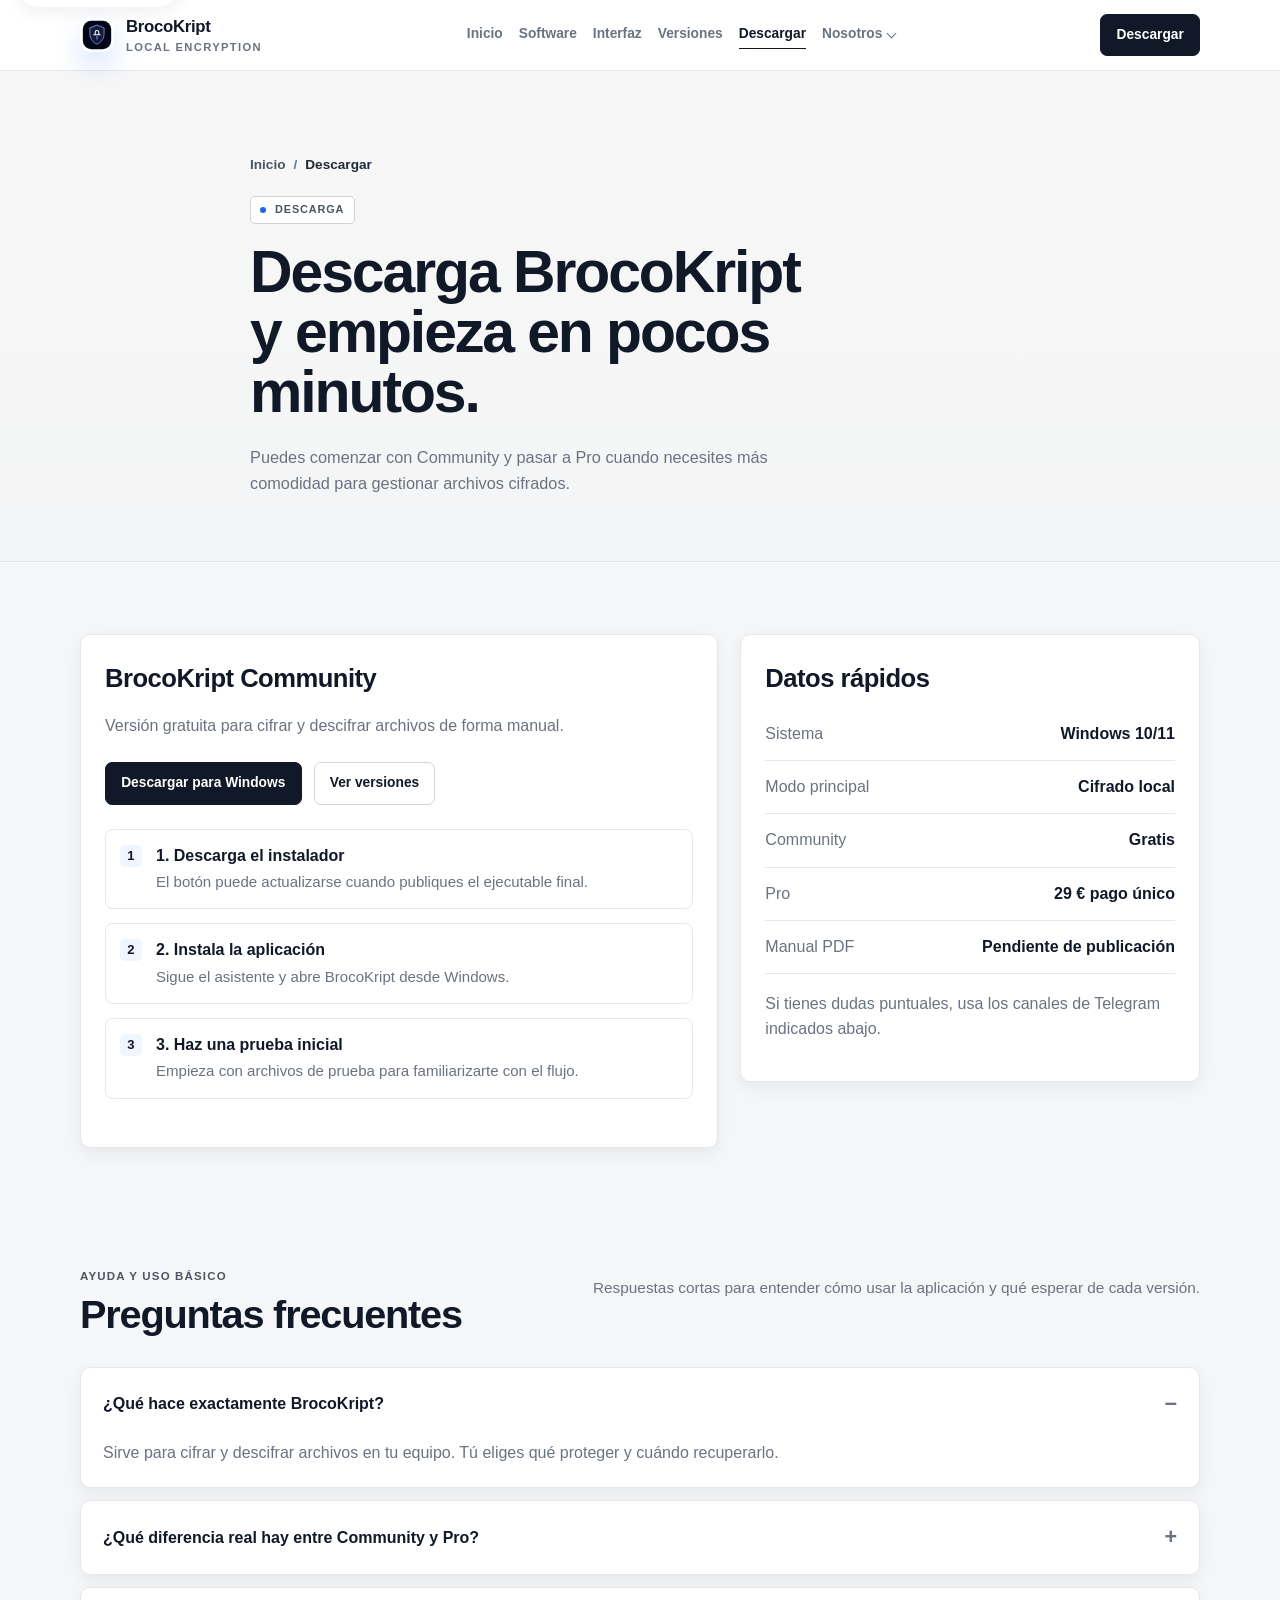
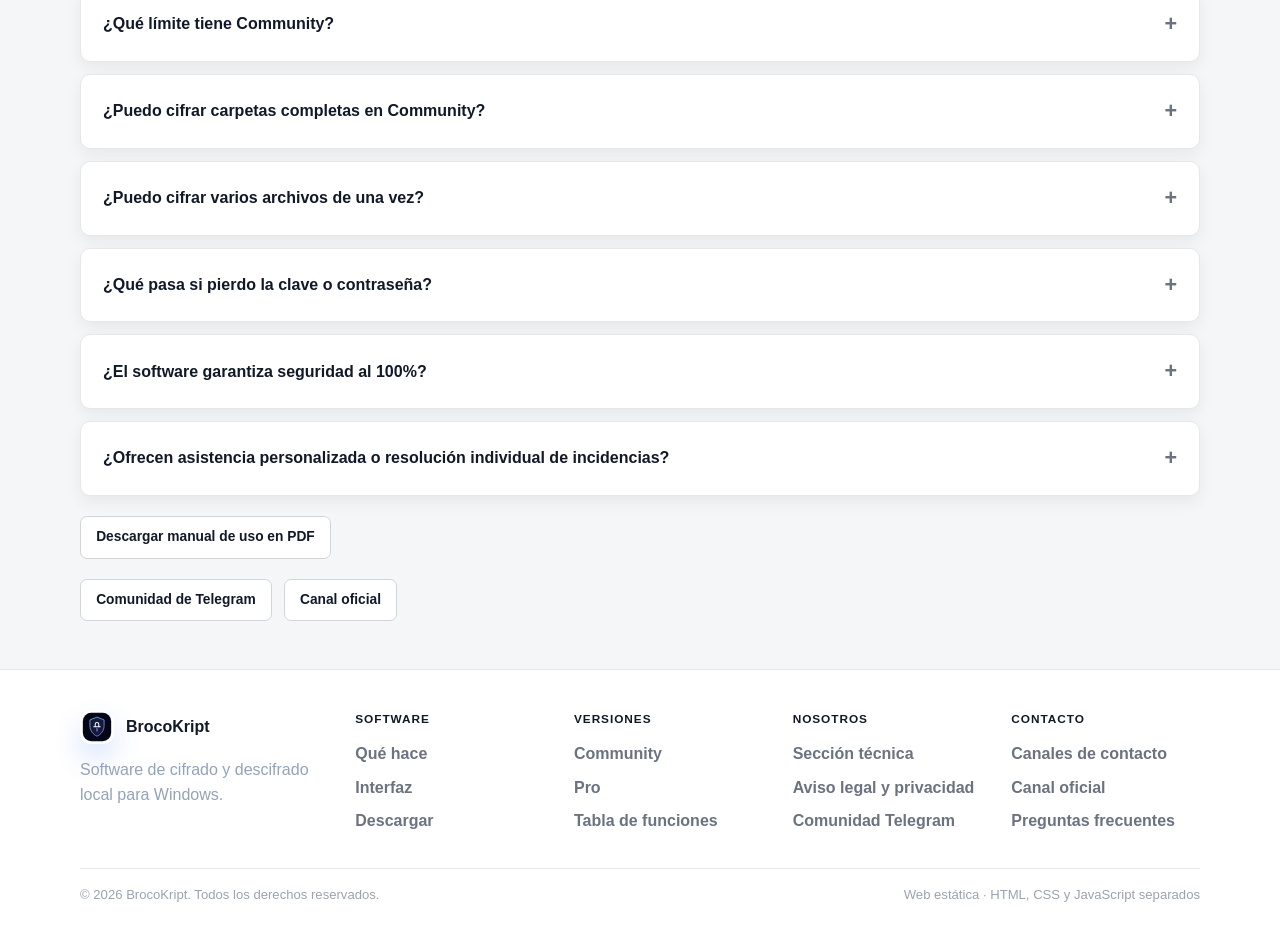
==== commit 4d7b428d: "Add files via upload" ====
--- a/descargar/index.html
+++ b/descargar/index.html
@@ -1 +1,134 @@
-<!DOCTYPE html><html lang="es" class="inter_5901b7c6-module__ec5Qua__variable jetbrains_mono_8d4dab2e-module__xz2qEq__variable" data-scroll-behavior="smooth"><head><meta charSet="utf-8"/><meta name="viewport" content="width=device-width, initial-scale=1"/><link rel="preload" href="/_next/static/media/70bc3e132a0a741e-s.p.1409xf.ylxg8g.woff2" as="font" crossorigin="" type="font/woff2"/><link rel="preload" href="/_next/static/media/83afe278b6a6bb3c-s.p.0q-301v4kxxnr.woff2" as="font" crossorigin="" type="font/woff2"/><link rel="stylesheet" href="/_next/static/chunks/0jhj.skjzxoo5.css" data-precedence="next"/><link rel="preload" as="script" fetchPriority="low" href="/_next/static/chunks/05tsy9pxtuyv0.js"/><script src="/_next/static/chunks/02i7dfk78~t~2.js" async=""></script><script src="/_next/static/chunks/0vkgb7xyv-nko.js" async=""></script><script src="/_next/static/chunks/0if2ott4se3x8.js" async=""></script><script src="/_next/static/chunks/turbopack-18cuqfn9elldu.js" async=""></script><script src="/_next/static/chunks/0bvmlvd-nt4gj.js" async=""></script><script src="/_next/static/chunks/0d3shmwh5_nmn.js" async=""></script><script src="/_next/static/chunks/13rrio~x_up-n.js" async=""></script><script src="/_next/static/chunks/0j9dt631k1kyv.js" async=""></script><meta name="next-size-adjust" content=""/><title>Brocokript</title><meta name="description" content="Cifra y protege tus carpetas al instante de forma local. Tecnología de seguridad extrema (AES-256), sin necesidad de subir nada a la nube ni tener conocimientos técnicos."/><meta name="keywords" content="cifrado fácil,proteger carpetas,privacidad,AES-256,seguridad,local,Brocokript"/><meta property="og:title" content="Brocokript | Tu privacidad, blindada."/><meta property="og:description" content="Cifrado local AES-256-GCM fácil de usar. Sin servidores ni huellas en tu ordenador. El control es tuyo."/><meta property="og:type" content="website"/><meta name="twitter:card" content="summary"/><meta name="twitter:title" content="Brocokript | Tu privacidad, blindada."/><meta name="twitter:description" content="Cifrado local AES-256-GCM fácil de usar. Sin servidores ni huellas en tu ordenador. El control es tuyo."/><link rel="shortcut icon" href="/icon.svg"/><link rel="icon" href="/icon.svg"/><link rel="apple-touch-icon" href="/apple-icon.png"/><script src="/_next/static/chunks/03~yq9q893hmn.js" noModule=""></script></head><body class="font-sans antialiased"><div hidden=""><!--$--><!--/$--></div><main class="min-h-screen bg-background text-foreground"><header class="sticky top-0 z-50 transition-all duration-200 bg-transparent"><nav class="max-w-[1080px] mx-auto px-4 sm:px-6 h-[72px] flex items-center justify-between"><div class="flex items-center gap-3"><a class="flex items-center gap-2 group" href="/"><svg xmlns="http://www.w3.org/2000/svg" width="22" height="22" viewBox="0 0 24 24" fill="none" stroke="currentColor" stroke-width="2" stroke-linecap="round" stroke-linejoin="round" class="lucide lucide-shield text-slate-800 transition-colors" aria-hidden="true"><path d="M20 13c0 5-3.5 7.5-7.66 8.95a1 1 0 0 1-.67-.01C7.5 20.5 4 18 4 13V6a1 1 0 0 1 1-1c2 0 4.5-1.2 6.24-2.72a1.17 1.17 0 0 1 1.52 0C14.51 3.81 17 5 19 5a1 1 0 0 1 1 1z"></path></svg><span class="font-semibold text-[17px] tracking-tight text-slate-900">Brocokript</span></a><span class="hidden sm:inline-flex items-center gap-1.5 px-2 py-0.5 rounded-full border border-slate-200 bg-slate-50 text-[11px] font-medium text-slate-500 tracking-wide"><svg class="w-3 h-3" viewBox="0 0 24 24" fill="currentColor"><path d="M0 3.449L9.75 2.1v9.451H0m10.949-9.602L24 0v11.4H10.949M0 12.6h9.75v9.451L0 20.699M10.949 12.6H24V24l-12.9-1.801"></path></svg>Windows</span></div><ul class="hidden md:flex items-center gap-8 ml-auto mr-8"><li><a class="text-sm font-medium transition-colors text-slate-500 hover:text-slate-900" href="/descargar/">Descargar</a></li><li class="relative group"><button class="flex items-center gap-1 text-sm font-medium text-slate-500 hover:text-slate-900 transition-colors py-2">Nosotros<svg xmlns="http://www.w3.org/2000/svg" width="14" height="14" viewBox="0 0 24 24" fill="none" stroke="currentColor" stroke-width="2" stroke-linecap="round" stroke-linejoin="round" class="lucide lucide-chevron-down text-slate-400 group-hover:rotate-180 transition-transform duration-200" aria-hidden="true"><path d="m6 9 6 6 6-6"></path></svg></button><div class="absolute top-full left-1/2 -translate-x-1/2 pt-2 opacity-0 invisible group-hover:opacity-100 group-hover:visible transition-all duration-200 z-50"><div class="flex flex-col gap-1 w-56 p-2 bg-white rounded-xl shadow-xl border border-zinc-200"><a class="px-3 py-2 text-sm font-medium text-slate-500 hover:text-slate-900 hover:bg-zinc-50 rounded-md transition-colors" href="/about/">Sobre el Proyecto</a><div class="h-px w-full bg-zinc-100 my-1"></div><a class="px-3 py-2 text-sm font-medium text-slate-500 hover:text-slate-900 hover:bg-zinc-50 rounded-md transition-colors" href="/legal/">Política de Privacidad y Términos de Uso</a></div></div></li></ul><div class="md:hidden flex items-center gap-3"><button class="text-slate-700 hover:text-slate-900 transition-colors p-2" aria-label="Menu"><svg xmlns="http://www.w3.org/2000/svg" width="24" height="24" viewBox="0 0 24 24" fill="none" stroke="currentColor" stroke-width="2" stroke-linecap="round" stroke-linejoin="round" class="lucide lucide-menu" aria-hidden="true"><path d="M4 5h16"></path><path d="M4 12h16"></path><path d="M4 19h16"></path></svg></button></div></nav></header><div class="min-h-[calc(100vh-80px)] pt-24 pb-16 px-4 sm:px-6 bg-[#FDFDFE]"><div class="max-w-[1080px] mx-auto flex flex-col gap-6"><a class="inline-flex items-center gap-2 text-sm text-slate-500 hover:text-slate-900 transition-colors font-medium w-fit mb-4" href="/"><svg xmlns="http://www.w3.org/2000/svg" width="16" height="16" viewBox="0 0 24 24" fill="none" stroke="currentColor" stroke-width="2" stroke-linecap="round" stroke-linejoin="round" class="lucide lucide-arrow-left" aria-hidden="true"><path d="m12 19-7-7 7-7"></path><path d="M19 12H5"></path></svg>Volver a inicio</a><div class="text-center flex flex-col gap-5 mt-4 mb-10" style="opacity:0;transform:translateY(-20px)"><h1 class="text-4xl md:text-5xl font-semibold tracking-tight text-slate-900 text-balance whitespace-pre-line">Un solo pago y listo.</h1><p class="text-slate-500 text-lg max-w-2xl mx-auto leading-relaxed text-pretty">Cualquiera puede recibir y verificar un archivo Brocokript gratis. Solo el creador necesita una licencia Pro para poder cifrar datos.</p></div><div class="grid md:grid-cols-2 gap-6 max-w-5xl mx-auto w-full" style="opacity:0"><div class="flex flex-col gap-6 p-8 rounded-[1.25rem] border border-zinc-200 bg-white" style="opacity:0;transform:scale(0.95)"><div class="flex items-center gap-3"><div class="p-2.5 rounded-lg bg-slate-100 text-slate-500"><svg xmlns="http://www.w3.org/2000/svg" width="22" height="22" viewBox="0 0 24 24" fill="none" stroke="currentColor" stroke-width="2" stroke-linecap="round" stroke-linejoin="round" class="lucide lucide-book-open" aria-hidden="true"><path d="M12 7v14"></path><path d="M3 18a1 1 0 0 1-1-1V4a1 1 0 0 1 1-1h5a4 4 0 0 1 4 4 4 4 0 0 1 4-4h5a1 1 0 0 1 1 1v13a1 1 0 0 1-1 1h-6a3 3 0 0 0-3 3 3 3 0 0 0-3-3z"></path></svg></div><div><p class="text-xs font-semibold text-slate-400 uppercase tracking-widest mb-0.5">Versión Community</p><h3 class="font-semibold text-xl text-slate-900">Brocokript Community</h3></div></div><div class="flex items-end gap-1"><span class="text-5xl font-semibold tracking-tight text-slate-900">€0</span><span class="text-slate-500 mb-1.5 font-medium">/ Gratis</span></div><ul class="flex flex-col mt-4"><li class="flex items-start gap-3 py-2.5 border-b border-zinc-100 last:border-0 text-[15px] "><svg xmlns="http://www.w3.org/2000/svg" width="18" height="18" viewBox="0 0 24 24" fill="none" stroke="currentColor" stroke-width="2" stroke-linecap="round" stroke-linejoin="round" class="lucide lucide-check text-teal-600 flex-shrink-0 mt-0.5" aria-hidden="true"><path d="M20 6 9 17l-5-5"></path></svg><div class="flex flex-col gap-0.5"><span class="text-xs font-semibold tracking-wide text-slate-500 uppercase">Cifrado y protección</span><span class="text-slate-700">Seguridad de cifrado</span></div></li><li class="flex items-start gap-3 py-2.5 border-b border-zinc-100 last:border-0 text-[15px] "><svg xmlns="http://www.w3.org/2000/svg" width="18" height="18" viewBox="0 0 24 24" fill="none" stroke="currentColor" stroke-width="2" stroke-linecap="round" stroke-linejoin="round" class="lucide lucide-check text-teal-600 flex-shrink-0 mt-0.5" aria-hidden="true"><path d="M20 6 9 17l-5-5"></path></svg><div class="flex flex-col gap-0.5"><span class="text-xs font-semibold tracking-wide text-slate-500 uppercase">Protección de datos</span><span class="text-slate-700">100% Offline</span></div></li><li class="flex items-start gap-3 py-2.5 border-b border-zinc-100 last:border-0 text-[15px] "><svg xmlns="http://www.w3.org/2000/svg" width="18" height="18" viewBox="0 0 24 24" fill="none" stroke="currentColor" stroke-width="2" stroke-linecap="round" stroke-linejoin="round" class="lucide lucide-check text-teal-600 flex-shrink-0 mt-0.5" aria-hidden="true"><path d="M20 6 9 17l-5-5"></path></svg><div class="flex flex-col gap-0.5"><span class="text-xs font-semibold tracking-wide text-slate-500 uppercase">Límite por archivo</span><span class="text-slate-700">Máximo 10 MB</span></div></li><li class="flex items-start gap-3 py-2.5 border-b border-zinc-100 last:border-0 text-[15px] "><svg xmlns="http://www.w3.org/2000/svg" width="18" height="18" viewBox="0 0 24 24" fill="none" stroke="currentColor" stroke-width="2" stroke-linecap="round" stroke-linejoin="round" class="lucide lucide-check text-teal-600 flex-shrink-0 mt-0.5" aria-hidden="true"><path d="M20 6 9 17l-5-5"></path></svg><div class="flex flex-col gap-0.5"><span class="text-xs font-semibold tracking-wide text-slate-500 uppercase">Cifrado en lote</span><span class="text-slate-700">Máximo 5 archivos</span></div></li><li class="flex items-start gap-3 py-2.5 border-b border-zinc-100 last:border-0 text-[15px] "><svg xmlns="http://www.w3.org/2000/svg" width="18" height="18" viewBox="0 0 24 24" fill="none" stroke="currentColor" stroke-width="2" stroke-linecap="round" stroke-linejoin="round" class="lucide lucide-check text-teal-600 flex-shrink-0 mt-0.5" aria-hidden="true"><path d="M20 6 9 17l-5-5"></path></svg><div class="flex flex-col gap-0.5"><span class="text-xs font-semibold tracking-wide text-slate-500 uppercase">Canal VIP de Noticias</span><span class="text-slate-700">Acceso público</span></div></li><li class="flex items-start gap-3 py-2.5 border-b border-zinc-100 last:border-0 text-[15px] "><svg xmlns="http://www.w3.org/2000/svg" width="18" height="18" viewBox="0 0 24 24" fill="none" stroke="currentColor" stroke-width="2" stroke-linecap="round" stroke-linejoin="round" class="lucide lucide-check text-teal-600 flex-shrink-0 mt-0.5" aria-hidden="true"><path d="M20 6 9 17l-5-5"></path></svg><div class="flex flex-col gap-0.5"><span class="text-xs font-semibold tracking-wide text-slate-500 uppercase">Gestión de Bóvedas</span><span class="text-slate-700">1 Bóveda local</span></div></li></ul><div class="flex flex-col gap-3 mt-8"><a href="#" class="inline-flex items-center justify-center gap-2 px-6 py-3 bg-zinc-900 text-white font-medium rounded-md hover:bg-zinc-800 transition-colors shadow-sm">Obtener Brocokript Community</a></div></div><div class="flex flex-col gap-6 p-8 rounded-[1.25rem] border border-zinc-200 bg-white shadow-xl shadow-slate-200/40 relative overflow-hidden" style="opacity:0;transform:scale(0.95)"><div class="absolute top-0 left-0 w-full h-1.5 bg-teal-600"></div><div class="flex items-center justify-between"><div class="flex items-center gap-3"><div class="p-2.5 rounded-lg bg-teal-50 text-teal-700"><svg xmlns="http://www.w3.org/2000/svg" width="22" height="22" viewBox="0 0 24 24" fill="none" stroke="currentColor" stroke-width="2" stroke-linecap="round" stroke-linejoin="round" class="lucide lucide-folder-lock" aria-hidden="true"><rect width="8" height="5" x="14" y="17" rx="1"></rect><path d="M10 20H4a2 2 0 0 1-2-2V5a2 2 0 0 1 2-2h3.9a2 2 0 0 1 1.69.9l.81 1.2a2 2 0 0 0 1.67.9H20a2 2 0 0 1 2 2v2.5"></path><path d="M20 17v-2a2 2 0 1 0-4 0v2"></path></svg></div><div><p class="text-xs font-semibold text-teal-600 uppercase tracking-widest mb-0.5">Versión PRO</p><h3 class="font-semibold text-xl text-slate-900">Brocokript Pro</h3></div></div></div><div class="flex items-end gap-2"><div class="flex flex-col"><span class="text-sm font-medium text-slate-400 line-through -mb-1 decoration-slate-300">€40</span><span class="text-5xl font-semibold tracking-tight text-slate-900">€29</span></div><span class="text-slate-500 mb-1.5 font-medium">/ pago único</span></div><ul class="flex flex-col mt-4"><li class="flex items-start gap-3 py-2.5 border-b border-zinc-100 last:border-0 text-[15px] "><svg xmlns="http://www.w3.org/2000/svg" width="18" height="18" viewBox="0 0 24 24" fill="none" stroke="currentColor" stroke-width="2" stroke-linecap="round" stroke-linejoin="round" class="lucide lucide-check text-teal-600 flex-shrink-0 mt-0.5" aria-hidden="true"><path d="M20 6 9 17l-5-5"></path></svg><div class="flex flex-col gap-0.5"><span class="text-xs font-semibold tracking-wide text-slate-500 uppercase">Cifrado y protección</span><span class="text-slate-700">Igual (Seguridad de cifrado)</span></div></li><li class="flex items-start gap-3 py-2.5 border-b border-zinc-100 last:border-0 text-[15px] "><svg xmlns="http://www.w3.org/2000/svg" width="18" height="18" viewBox="0 0 24 24" fill="none" stroke="currentColor" stroke-width="2" stroke-linecap="round" stroke-linejoin="round" class="lucide lucide-check text-teal-600 flex-shrink-0 mt-0.5" aria-hidden="true"><path d="M20 6 9 17l-5-5"></path></svg><div class="flex flex-col gap-0.5"><span class="text-xs font-semibold tracking-wide text-slate-500 uppercase">Protección de datos</span><span class="text-slate-700">100% Offline</span></div></li><li class="flex items-start gap-3 py-2.5 border-b border-zinc-100 last:border-0 text-[15px] bg-teal-50/50 -mx-2 px-2 rounded-lg border-b-0"><svg xmlns="http://www.w3.org/2000/svg" width="18" height="18" viewBox="0 0 24 24" fill="none" stroke="currentColor" stroke-width="2" stroke-linecap="round" stroke-linejoin="round" class="lucide lucide-check text-teal-600 flex-shrink-0 mt-0.5" aria-hidden="true"><path d="M20 6 9 17l-5-5"></path></svg><div class="flex flex-col gap-0.5"><span class="text-xs font-semibold tracking-wide text-slate-500 uppercase">Límite por archivo</span><span class="font-semibold text-teal-900">Ilimitado (TBs, discos enteros)</span></div></li><li class="flex items-start gap-3 py-2.5 border-b border-zinc-100 last:border-0 text-[15px] bg-teal-50/50 -mx-2 px-2 rounded-lg border-b-0"><svg xmlns="http://www.w3.org/2000/svg" width="18" height="18" viewBox="0 0 24 24" fill="none" stroke="currentColor" stroke-width="2" stroke-linecap="round" stroke-linejoin="round" class="lucide lucide-check text-teal-600 flex-shrink-0 mt-0.5" aria-hidden="true"><path d="M20 6 9 17l-5-5"></path></svg><div class="flex flex-col gap-0.5"><span class="text-xs font-semibold tracking-wide text-slate-500 uppercase">Cifrado en lote</span><span class="font-semibold text-teal-900">Ilimitado (Carpetas completas)</span></div></li><li class="flex items-start gap-3 py-2.5 border-b border-zinc-100 last:border-0 text-[15px] bg-teal-50/50 -mx-2 px-2 rounded-lg border-b-0"><svg xmlns="http://www.w3.org/2000/svg" width="18" height="18" viewBox="0 0 24 24" fill="none" stroke="currentColor" stroke-width="2" stroke-linecap="round" stroke-linejoin="round" class="lucide lucide-check text-teal-600 flex-shrink-0 mt-0.5" aria-hidden="true"><path d="M20 6 9 17l-5-5"></path></svg><div class="flex flex-col gap-0.5"><span class="text-xs font-semibold tracking-wide text-slate-500 uppercase">Canal VIP de Noticias</span><span class="font-semibold text-teal-900">Acceso Exclusivo (Novedades I+D)</span></div></li><li class="flex items-start gap-3 py-2.5 border-b border-zinc-100 last:border-0 text-[15px] "><svg xmlns="http://www.w3.org/2000/svg" width="18" height="18" viewBox="0 0 24 24" fill="none" stroke="currentColor" stroke-width="2" stroke-linecap="round" stroke-linejoin="round" class="lucide lucide-check text-teal-600 flex-shrink-0 mt-0.5" aria-hidden="true"><path d="M20 6 9 17l-5-5"></path></svg><div class="flex flex-col gap-0.5"><span class="text-xs font-semibold tracking-wide text-slate-500 uppercase">Gestión de Bóvedas</span><span class="text-slate-700">1 Bóveda local + gestor de rutas </span></div></li></ul><div class="flex flex-col gap-3 mt-8"><a href="#" class="inline-flex items-center justify-center gap-2 px-6 py-3 bg-zinc-900 text-white font-medium rounded-md hover:bg-zinc-800 transition-colors shadow-sm">Adquirir Licencia</a><div class="text-center text-xs font-medium text-slate-500 mt-2">Pago único. Solo para Windows 10/11.</div></div></div></div></div></div><footer class="border-t border-zinc-200 bg-white px-4 sm:px-6 py-12 font-sans mt-auto"><div class="max-w-[1080px] mx-auto"><div class="flex flex-col md:flex-row justify-between gap-10 mb-10"><div class="flex flex-col gap-3 max-w-xs"><a class="flex items-center gap-2" href="/"><svg xmlns="http://www.w3.org/2000/svg" width="18" height="18" viewBox="0 0 24 24" fill="none" stroke="currentColor" stroke-width="2" stroke-linecap="round" stroke-linejoin="round" class="lucide lucide-shield text-slate-900" aria-hidden="true"><path d="M20 13c0 5-3.5 7.5-7.66 8.95a1 1 0 0 1-.67-.01C7.5 20.5 4 18 4 13V6a1 1 0 0 1 1-1c2 0 4.5-1.2 6.24-2.72a1.17 1.17 0 0 1 1.52 0C14.51 3.81 17 5 19 5a1 1 0 0 1 1 1z"></path></svg><span class="font-semibold tracking-tight text-slate-900">Brocokript</span></a><p class="text-slate-500 text-sm leading-relaxed mt-1">Cifrado local Zero Knowledge para Windows. Soberanía total sobre tus datos sensibles.</p></div><div class="grid grid-cols-2 gap-12 sm:gap-24"><div class="flex flex-col gap-3"><p class="text-sm font-semibold text-slate-900 mb-2">Producto</p><a class="text-sm text-slate-500 hover:text-slate-900 transition-colors" href="/descargar/">Descargar</a></div><div class="flex flex-col gap-3"><p class="text-sm font-semibold text-slate-900 mb-2">Nosotros</p><a class="text-sm text-slate-500 hover:text-slate-900 transition-colors" href="/about/">Sobre el Proyecto</a><a class="text-sm text-slate-500 hover:text-slate-900 transition-colors" href="/legal/">Política de Privacidad y Términos de Uso</a></div></div></div><div class="h-px bg-zinc-200 mb-6"></div><div class="flex flex-col md:flex-row items-center justify-between gap-4"><p class="text-sm text-slate-500">© <!-- -->2026<!-- --> Brocokript. <!-- -->Todos los derechos reservados.</p><span class="text-sm text-slate-400">Local Security · Open Source</span></div></div></footer></main><!--$--><!--/$--><!--$!--><template data-dgst="BAILOUT_TO_CLIENT_SIDE_RENDERING"></template><!--/$--><script src="/_next/static/chunks/05tsy9pxtuyv0.js" id="_R_" async=""></script><script>(self.__next_f=self.__next_f||[]).push([0])</script><script>self.__next_f.push([1,"1:\"$Sreact.fragment\"\n2:I[38447,[\"/_next/static/chunks/0bvmlvd-nt4gj.js\",\"/_next/static/chunks/0d3shmwh5_nmn.js\"],\"LanguageProvider\"]\n3:I[39756,[\"/_next/static/chunks/0bvmlvd-nt4gj.js\",\"/_next/static/chunks/0d3shmwh5_nmn.js\"],\"default\"]\n4:I[37457,[\"/_next/static/chunks/0bvmlvd-nt4gj.js\",\"/_next/static/chunks/0d3shmwh5_nmn.js\"],\"default\"]\n5:I[2355,[\"/_next/static/chunks/0bvmlvd-nt4gj.js\",\"/_next/static/chunks/0d3shmwh5_nmn.js\"],\"Analytics\"]\n6:I[63780,[\"/_next/static/chunks/0bvmlvd-nt4gj.js\",\"/_next/static/chunks/0d3shmwh5_nmn.js\",\"/_next/static/chunks/13rrio~x_up-n.js\",\"/_next/static/chunks/0j9dt631k1kyv.js\"],\"Navbar\"]\n7:I[42083,[\"/_next/static/chunks/0bvmlvd-nt4gj.js\",\"/_next/static/chunks/0d3shmwh5_nmn.js\",\"/_next/static/chunks/13rrio~x_up-n.js\",\"/_next/static/chunks/0j9dt631k1kyv.js\"],\"DownloadContent\"]\n8:I[76841,[\"/_next/static/chunks/0bvmlvd-nt4gj.js\",\"/_next/static/chunks/0d3shmwh5_nmn.js\",\"/_next/static/chunks/13rrio~x_up-n.js\",\"/_next/static/chunks/0j9dt631k1kyv.js\"],\"Footer\"]\n9:I[97367,[\"/_next/static/chunks/0bvmlvd-nt4gj.js\",\"/_next/static/chunks/0d3shmwh5_nmn.js\"],\"OutletBoundary\"]\na:\"$Sreact.suspense\"\nd:I[97367,[\"/_next/static/chunks/0bvmlvd-nt4gj.js\",\"/_next/static/chunks/0d3shmwh5_nmn.js\"],\"ViewportBoundary\"]\nf:I[97367,[\"/_next/static/chunks/0bvmlvd-nt4gj.js\",\"/_next/static/chunks/0d3shmwh5_nmn.js\"],\"MetadataBoundary\"]\n11:I[68027,[\"/_next/static/chunks/0bvmlvd-nt4gj.js\",\"/_next/static/chunks/0d3shmwh5_nmn.js\"],\"default\",1]\n:HL[\"/_next/static/chunks/0jhj.skjzxoo5.css\",\"style\"]\n:HL[\"/_next/static/media/70bc3e132a0a741e-s.p.1409xf.ylxg8g.woff2\",\"font\",{\"crossOrigin\":\"\",\"type\":\"font/woff2\"}]\n:HL[\"/_next/static/media/83afe278b6a6bb3c-s.p.0q-301v4kxxnr.woff2\",\"font\",{\"crossOrigin\":\"\",\"type\":\"font/woff2\"}]\n"])</script><script>self.__next_f.push([1,"0:{\"P\":null,\"c\":[\"\",\"descargar\",\"\"],\"q\":\"\",\"i\":false,\"f\":[[[\"\",{\"children\":[\"descargar\",{\"children\":[\"__PAGE__\",{}]}]},\"$undefined\",\"$undefined\",16],[[\"$\",\"$1\",\"c\",{\"children\":[[[\"$\",\"link\",\"0\",{\"rel\":\"stylesheet\",\"href\":\"/_next/static/chunks/0jhj.skjzxoo5.css\",\"precedence\":\"next\",\"crossOrigin\":\"$undefined\",\"nonce\":\"$undefined\"}],[\"$\",\"script\",\"script-0\",{\"src\":\"/_next/static/chunks/0bvmlvd-nt4gj.js\",\"async\":true,\"nonce\":\"$undefined\"}],[\"$\",\"script\",\"script-1\",{\"src\":\"/_next/static/chunks/0d3shmwh5_nmn.js\",\"async\":true,\"nonce\":\"$undefined\"}]],[\"$\",\"html\",null,{\"lang\":\"es\",\"className\":\"inter_5901b7c6-module__ec5Qua__variable jetbrains_mono_8d4dab2e-module__xz2qEq__variable\",\"data-scroll-behavior\":\"smooth\",\"children\":[\"$\",\"body\",null,{\"className\":\"font-sans antialiased\",\"children\":[\"$\",\"$L2\",null,{\"children\":[[\"$\",\"$L3\",null,{\"parallelRouterKey\":\"children\",\"error\":\"$undefined\",\"errorStyles\":\"$undefined\",\"errorScripts\":\"$undefined\",\"template\":[\"$\",\"$L4\",null,{}],\"templateStyles\":\"$undefined\",\"templateScripts\":\"$undefined\",\"notFound\":[[[\"$\",\"title\",null,{\"children\":\"404: This page could not be found.\"}],[\"$\",\"div\",null,{\"style\":{\"fontFamily\":\"system-ui,\\\"Segoe UI\\\",Roboto,Helvetica,Arial,sans-serif,\\\"Apple Color Emoji\\\",\\\"Segoe UI Emoji\\\"\",\"height\":\"100vh\",\"textAlign\":\"center\",\"display\":\"flex\",\"flexDirection\":\"column\",\"alignItems\":\"center\",\"justifyContent\":\"center\"},\"children\":[\"$\",\"div\",null,{\"children\":[[\"$\",\"style\",null,{\"dangerouslySetInnerHTML\":{\"__html\":\"body{color:#000;background:#fff;margin:0}.next-error-h1{border-right:1px solid rgba(0,0,0,.3)}@media (prefers-color-scheme:dark){body{color:#fff;background:#000}.next-error-h1{border-right:1px solid rgba(255,255,255,.3)}}\"}}],[\"$\",\"h1\",null,{\"className\":\"next-error-h1\",\"style\":{\"display\":\"inline-block\",\"margin\":\"0 20px 0 0\",\"padding\":\"0 23px 0 0\",\"fontSize\":24,\"fontWeight\":500,\"verticalAlign\":\"top\",\"lineHeight\":\"49px\"},\"children\":404}],[\"$\",\"div\",null,{\"style\":{\"display\":\"inline-block\"},\"children\":[\"$\",\"h2\",null,{\"style\":{\"fontSize\":14,\"fontWeight\":400,\"lineHeight\":\"49px\",\"margin\":0},\"children\":\"This page could not be found.\"}]}]]}]}]],[]],\"forbidden\":\"$undefined\",\"unauthorized\":\"$undefined\"}],[\"$\",\"$L5\",null,{}]]}]}]}]]}],{\"children\":[[\"$\",\"$1\",\"c\",{\"children\":[null,[\"$\",\"$L3\",null,{\"parallelRouterKey\":\"children\",\"error\":\"$undefined\",\"errorStyles\":\"$undefined\",\"errorScripts\":\"$undefined\",\"template\":[\"$\",\"$L4\",null,{}],\"templateStyles\":\"$undefined\",\"templateScripts\":\"$undefined\",\"notFound\":\"$undefined\",\"forbidden\":\"$undefined\",\"unauthorized\":\"$undefined\"}]]}],{\"children\":[[\"$\",\"$1\",\"c\",{\"children\":[[\"$\",\"main\",null,{\"className\":\"min-h-screen bg-background text-foreground\",\"children\":[[\"$\",\"$L6\",null,{}],[\"$\",\"$L7\",null,{}],[\"$\",\"$L8\",null,{}]]}],[[\"$\",\"script\",\"script-0\",{\"src\":\"/_next/static/chunks/13rrio~x_up-n.js\",\"async\":true,\"nonce\":\"$undefined\"}],[\"$\",\"script\",\"script-1\",{\"src\":\"/_next/static/chunks/0j9dt631k1kyv.js\",\"async\":true,\"nonce\":\"$undefined\"}]],[\"$\",\"$L9\",null,{\"children\":[\"$\",\"$a\",null,{\"name\":\"Next.MetadataOutlet\",\"children\":\"$@b\"}]}]]}],{},null,false,null]},null,false,\"$@c\"]},null,false,null],[\"$\",\"$1\",\"h\",{\"children\":[null,[\"$\",\"$Ld\",null,{\"children\":\"$Le\"}],[\"$\",\"div\",null,{\"hidden\":true,\"children\":[\"$\",\"$Lf\",null,{\"children\":[\"$\",\"$a\",null,{\"name\":\"Next.Metadata\",\"children\":\"$L10\"}]}]}],[\"$\",\"meta\",null,{\"name\":\"next-size-adjust\",\"content\":\"\"}]]}],false]],\"m\":\"$undefined\",\"G\":[\"$11\",[[\"$\",\"link\",\"0\",{\"rel\":\"stylesheet\",\"href\":\"/_next/static/chunks/0jhj.skjzxoo5.css\",\"precedence\":\"next\",\"crossOrigin\":\"$undefined\",\"nonce\":\"$undefined\"}]]],\"S\":true,\"h\":null,\"s\":\"$undefined\",\"l\":\"$undefined\",\"p\":\"$undefined\",\"d\":\"$undefined\",\"b\":\"34caUTT_QugLxf4qBv_Nt\"}\n"])</script><script>self.__next_f.push([1,"12:[]\nc:\"$W12\"\n"])</script><script>self.__next_f.push([1,"e:[[\"$\",\"meta\",\"0\",{\"charSet\":\"utf-8\"}],[\"$\",\"meta\",\"1\",{\"name\":\"viewport\",\"content\":\"width=device-width, initial-scale=1\"}]]\n"])</script><script>self.__next_f.push([1,"13:I[27201,[\"/_next/static/chunks/0bvmlvd-nt4gj.js\",\"/_next/static/chunks/0d3shmwh5_nmn.js\"],\"IconMark\"]\nb:null\n10:[[\"$\",\"title\",\"0\",{\"children\":\"Brocokript\"}],[\"$\",\"meta\",\"1\",{\"name\":\"description\",\"content\":\"Cifra y protege tus carpetas al instante de forma local. Tecnología de seguridad extrema (AES-256), sin necesidad de subir nada a la nube ni tener conocimientos técnicos.\"}],[\"$\",\"meta\",\"2\",{\"name\":\"keywords\",\"content\":\"cifrado fácil,proteger carpetas,privacidad,AES-256,seguridad,local,Brocokript\"}],[\"$\",\"meta\",\"3\",{\"property\":\"og:title\",\"content\":\"Brocokript | Tu privacidad, blindada.\"}],[\"$\",\"meta\",\"4\",{\"property\":\"og:description\",\"content\":\"Cifrado local AES-256-GCM fácil de usar. Sin servidores ni huellas en tu ordenador. El control es tuyo.\"}],[\"$\",\"meta\",\"5\",{\"property\":\"og:type\",\"content\":\"website\"}],[\"$\",\"meta\",\"6\",{\"name\":\"twitter:card\",\"content\":\"summary\"}],[\"$\",\"meta\",\"7\",{\"name\":\"twitter:title\",\"content\":\"Brocokript | Tu privacidad, blindada.\"}],[\"$\",\"meta\",\"8\",{\"name\":\"twitter:description\",\"content\":\"Cifrado local AES-256-GCM fácil de usar. Sin servidores ni huellas en tu ordenador. El control es tuyo.\"}],[\"$\",\"link\",\"9\",{\"rel\":\"shortcut icon\",\"href\":\"/icon.svg\"}],[\"$\",\"link\",\"10\",{\"rel\":\"icon\",\"href\":\"/icon.svg\"}],[\"$\",\"link\",\"11\",{\"rel\":\"apple-touch-icon\",\"href\":\"/apple-icon.png\"}],[\"$\",\"$L13\",\"12\",{}]]\n"])</script></body></html>+﻿<!doctype html>
+<html lang="es">
+<head>
+  <meta charset="utf-8">
+  <meta name="viewport" content="width=device-width, initial-scale=1">
+  <title>Descargar BrocoKript</title>
+  <meta name="description" content="Descarga BrocoKript y consulta ayuda básica de uso.">
+  <link rel="icon" href="../assets/img/favicon.svg" type="image/svg+xml">
+  <link rel="stylesheet" href="../assets/css/styles.css">
+</head>
+<body>
+<a class="skip-link" href="#contenido">Saltar al contenido</a>
+<header class="site-header dark-header">
+  <div class="container navbar">
+    <a class="brand" href="../index.html" aria-label="BrocoKript inicio">
+      <img class="brand-mark" src="../assets/img/logo.svg" alt="" width="34" height="34">
+      <span><span class="brand-name">BrocoKript</span><span class="brand-sub">Local encryption</span></span>
+    </a>
+    <nav class="nav-links" data-nav-links aria-label="Navegación principal">
+      <a class="" href="../index.html">Inicio</a>
+      <a class="" href="../software/index.html">Software</a>
+      <a class="" href="../interfaz/index.html">Interfaz</a>
+      <a class="" href="../versiones/index.html">Versiones</a>
+      <a class="active" href="../descargar/index.html">Descargar</a>
+      <div class="nav-dropdown">
+        <a class="nav-parent" href="../tecnica/index.html">Nosotros</a>
+        <div class="nav-drop-panel">
+          <a class="" href="../tecnica/index.html">Sección técnica</a>
+          <a class="" href="../legal/index.html">Aviso legal y privacidad</a>
+        </div>
+      </div>
+    </nav>
+    <div class="nav-actions">
+      <a class="btn btn-primary" href="../descargar/index.html">Descargar</a>
+      <button class="menu-btn" type="button" aria-label="Abrir menú" aria-expanded="false" data-menu-btn><span class="menu-lines"></span></button>
+    </div>
+  </div>
+</header>
+
+<main id="contenido">
+  <section class="page-hero">
+    <canvas class="ambient-canvas" data-ambient-canvas aria-hidden="true"></canvas>
+    <div class="hero-grid" aria-hidden="true"></div>
+    <div class="container">
+      <div class="breadcrumb"><a href="../index.html">Inicio</a><span>/</span><span>Descargar</span></div>
+      <span class="eyebrow"><span class="eyebrow-dot"></span>Descarga</span>
+      <h1>Descarga BrocoKript y empieza en pocos minutos.</h1>
+      <p class="page-lead">Puedes comenzar con Community y pasar a Pro cuando necesites más comodidad para gestionar archivos cifrados.</p>
+    </div>
+  </section>
+
+  <section class="section">
+    <div class="container download-layout">
+      <div class="download-card reveal" id="comprar">
+        <h2>BrocoKript Community</h2>
+        <p style="color:var(--muted)">Versión gratuita para cifrar y descifrar archivos de forma manual.</p>
+        <div class="hero-actions" style="margin-top:24px">
+          <a class="btn btn-primary" href="#">Descargar para Windows</a>
+          <a class="btn btn-outline" href="../versiones/index.html">Ver versiones</a>
+        </div>
+        <div class="steps">
+          <div class="step"><b>1. Descarga el instalador</b><span>El botón puede actualizarse cuando publiques el ejecutable final.</span></div>
+          <div class="step"><b>2. Instala la aplicación</b><span>Sigue el asistente y abre BrocoKript desde Windows.</span></div>
+          <div class="step"><b>3. Haz una prueba inicial</b><span>Empieza con archivos de prueba para familiarizarte con el flujo.</span></div>
+        </div>
+      </div>
+
+      <aside class="download-card reveal" id="requisitos">
+        <h2>Datos rápidos</h2>
+        <div class="version-row"><span>Sistema</span><b>Windows 10/11</b></div>
+        <div class="version-row"><span>Modo principal</span><b>Cifrado local</b></div>
+        <div class="version-row"><span>Community</span><b>Gratis</b></div>
+        <div class="version-row"><span>Pro</span><b>29 € pago único</b></div>
+        <div class="version-row"><span>Manual PDF</span><b>Pendiente de publicación</b></div>
+        <p style="color:var(--muted);margin-top:18px">Si tienes dudas puntuales, usa los canales de Telegram indicados abajo.</p>
+      </aside>
+    </div>
+  </section>
+
+  <section class="section-tight" id="faq">
+    <div class="container">
+      <div class="section-head reveal">
+        <div>
+          <p class="section-kicker">Ayuda y uso básico</p>
+          <h2 class="section-title">Preguntas frecuentes</h2>
+        </div>
+        <p class="section-copy">Respuestas cortas para entender cómo usar la aplicación y qué esperar de cada versión.</p>
+      </div>
+
+      <div class="faq">
+        <div class="faq-item open" data-faq><button class="faq-question">¿Qué hace exactamente BrocoKript?</button><div class="faq-answer">Sirve para cifrar y descifrar archivos en tu equipo. Tú eliges qué proteger y cuándo recuperarlo.</div></div>
+        <div class="faq-item" data-faq><button class="faq-question">¿Qué diferencia real hay entre Community y Pro?</button><div class="faq-answer">Las dos versiones cifran y descifran. Pro añade comodidad: más automatización, mejor organización, buscador y favoritos.</div></div>
+        <div class="faq-item" data-faq><button class="faq-question">¿Qué límite tiene Community?</button><div class="faq-answer">Permite gestionar hasta 5 archivos cifrados dentro del gestor. Al superar ese número, la app genera un archivo .txt con la información necesaria para continuar de forma manual.</div></div>
+        <div class="faq-item" data-faq><button class="faq-question">¿Puedo cifrar carpetas completas en Community?</button><div class="faq-answer">No. En Community el flujo está orientado a archivos individuales y con límite de 500 MB por archivo.</div></div>
+        <div class="faq-item" data-faq><button class="faq-question">¿Puedo cifrar varios archivos de una vez?</button><div class="faq-answer">En Community se hace archivo por archivo. Pro está pensada para una gestión más cómoda cuando trabajas con muchos archivos.</div></div>
+        <div class="faq-item" data-faq><button class="faq-question">¿Qué pasa si pierdo la clave o contraseña?</button><div class="faq-answer">No hay recuperación de claves perdidas. Si pierdes la clave, no se puede descifrar el archivo protegido.</div></div>
+        <div class="faq-item" data-faq><button class="faq-question">¿El software garantiza seguridad al 100%?</button><div class="faq-answer">No. Ningún software puede garantizar seguridad absoluta en todos los escenarios.</div></div>
+        <div class="faq-item" data-faq><button class="faq-question">¿Ofrecen asistencia personalizada o resolución individual de incidencias?</button><div class="faq-answer">No se ofrece asistencia personalizada. Para dudas puntuales puedes escribir a la comunidad de Telegram.</div></div>
+      </div>
+
+      <div style="margin-top:20px;" class="reveal">
+        <a class="btn btn-outline" href="#" aria-disabled="true">Descargar manual de uso en PDF</a>
+      </div>
+
+      <div class="hero-actions" style="margin-top:20px;">
+        <a class="btn btn-outline" href="https://t.me/brocokript" target="_blank" rel="noopener">Comunidad de Telegram</a>
+        <a class="btn btn-outline" href="https://t.me/brocokript" target="_blank" rel="noopener">Canal oficial</a>
+      </div>
+    </div>
+  </section>
+</main>
+
+<footer class="site-footer">
+  <div class="container">
+    <div class="footer-grid">
+      <div>
+        <a class="footer-brand" href="../index.html"><img class="brand-mark" src="../assets/img/logo.svg" alt="" width="34" height="34">BrocoKript</a>
+        <p style="max-width:340px;color:#94a3b8;margin-top:14px">Software de cifrado y descifrado local para Windows.</p>
+      </div>
+      <div class="footer-col"><h4>Software</h4><a href="../software/index.html">Qué hace</a><a href="../interfaz/index.html">Interfaz</a><a href="../descargar/index.html">Descargar</a></div>
+      <div class="footer-col"><h4>Versiones</h4><a href="../versiones/index.html">Community</a><a href="../versiones/index.html">Pro</a><a href="../versiones/index.html">Tabla de funciones</a></div>
+      <div class="footer-col"><h4>Nosotros</h4><a href="../tecnica/index.html">Sección técnica</a><a href="../legal/index.html">Aviso legal y privacidad</a><a href="https://t.me/brocokript" target="_blank" rel="noopener">Comunidad Telegram</a></div>
+      <div class="footer-col"><h4>Contacto</h4><a href="../contacto/index.html">Canales de contacto</a><a href="https://t.me/brocokript" target="_blank" rel="noopener">Canal oficial</a><a href="../descargar/index.html#faq">Preguntas frecuentes</a></div>
+    </div>
+    <div class="footer-copy"><span>© <span data-year></span> BrocoKript. Todos los derechos reservados.</span><span>Web estática · HTML, CSS y JavaScript separados</span></div>
+  </div>
+</footer>
+
+<script src="../assets/js/main.js" defer></script>
+</body>
+</html>
+
+
+
--- a/assets/css/styles.css
+++ b/assets/css/styles.css
@@ -0,0 +1,1363 @@
+﻿:root{
+  --bg:#f8fafc;
+  --surface:#ffffff;
+  --surface-2:#f1f5f9;
+  --ink:#0f172a;
+  --ink-2:#334155;
+  --muted:#64748b;
+  --muted-2:#94a3b8;
+  --line:#e2e8f0;
+  --line-dark:rgba(148,163,184,.18);
+  --dark:#020617;
+  --dark-2:#07111f;
+  --dark-3:#0b1220;
+  --primary:#2563eb;
+  --primary-2:#3b82f6;
+  --accent:#7c3aed;
+  --safe:#22c55e;
+  --warning:#f59e0b;
+  --danger:#ef4444;
+  --shadow-sm:0 10px 24px rgba(15,23,42,.05);
+  --shadow:0 24px 60px rgba(15,23,42,.10);
+  --shadow-dark:0 28px 90px rgba(2,6,23,.42);
+  --radius:24px;
+  --radius-sm:16px;
+  --max:1180px;
+}
+
+*{box-sizing:border-box}
+html{scroll-behavior:smooth}
+body{
+  margin:0;
+  font-family:Inter,ui-sans-serif,system-ui,-apple-system,BlinkMacSystemFont,"Segoe UI",Roboto,Arial,sans-serif;
+  color:var(--ink);
+  background:radial-gradient(circle at top left,rgba(59,130,246,.08),transparent 32rem),var(--bg);
+  line-height:1.55;
+  -webkit-font-smoothing:antialiased;
+  text-rendering:optimizeLegibility;
+}
+body.no-scroll{overflow:hidden}
+img{max-width:100%;display:block}
+a{color:inherit;text-decoration:none}
+button,input,textarea{font:inherit}
+::selection{background:rgba(37,99,235,.18)}
+
+.skip-link{
+  position:absolute;
+  top:-40px;
+  left:16px;
+  z-index:999;
+  padding:.7rem 1rem;
+  border-radius:999px;
+  background:var(--surface);
+  color:var(--ink);
+  box-shadow:var(--shadow-sm);
+}
+.skip-link:focus{top:16px}
+
+.container{width:min(var(--max),calc(100% - 40px));margin-inline:auto}
+.section{padding:88px 0}
+.section-tight{padding:56px 0}
+.section-dark{
+  position:relative;
+  overflow:hidden;
+  background:linear-gradient(180deg,#020617 0%,#07111f 100%);
+  color:#f8fafc;
+}
+.section-dark:before{
+  content:"";
+  position:absolute;
+  inset:-30% -10% auto;
+  height:540px;
+  background:radial-gradient(circle at 18% 20%,rgba(37,99,235,.24),transparent 28%),radial-gradient(circle at 82% 10%,rgba(124,58,237,.20),transparent 31%);
+  pointer-events:none;
+}
+
+.site-header{
+  position:sticky;
+  top:0;
+  z-index:50;
+  border-bottom:1px solid rgba(226,232,240,.65);
+  background:rgba(248,250,252,.78);
+  backdrop-filter:saturate(180%) blur(18px);
+}
+.site-header.dark-header{
+  border-bottom:1px solid rgba(148,163,184,.13);
+  background:rgba(2,6,23,.72);
+  color:#f8fafc;
+}
+.navbar{
+  height:76px;
+  display:flex;
+  align-items:center;
+  justify-content:space-between;
+  gap:24px;
+}
+.brand{display:flex;align-items:center;gap:12px;font-weight:700;letter-spacing:-.02em}
+.brand-mark{width:34px;height:34px;border-radius:11px;box-shadow:0 14px 28px rgba(37,99,235,.18)}
+.brand-name{font-size:1.05rem}
+.brand-sub{display:block;font-size:.7rem;font-weight:600;letter-spacing:.12em;text-transform:uppercase;color:var(--muted)}
+.dark-header .brand-sub{color:#94a3b8}
+.nav-links{display:flex;align-items:center;gap:6px}
+.nav-links a{
+  padding:.62rem .82rem;
+  border-radius:999px;
+  color:var(--muted);
+  font-size:.94rem;
+  font-weight:600;
+}
+.dark-header .nav-links a{color:#cbd5e1}
+.nav-links a:hover,.nav-links a.active{background:rgba(37,99,235,.08);color:var(--ink)}
+.dark-header .nav-links a:hover,.dark-header .nav-links a.active{background:rgba(255,255,255,.08);color:#fff}
+.nav-actions{display:flex;align-items:center;gap:10px}
+.menu-btn{
+  display:none;
+  width:44px;height:44px;border:1px solid var(--line);border-radius:14px;background:var(--surface);color:var(--ink);
+}
+.dark-header .menu-btn{border-color:var(--line-dark);background:rgba(255,255,255,.06);color:#fff}
+.menu-lines{display:block;width:18px;height:12px;margin:auto;position:relative;border-top:2px solid currentColor;border-bottom:2px solid currentColor}
+.menu-lines:before{content:"";position:absolute;left:0;right:0;top:4px;border-top:2px solid currentColor}
+
+.btn{
+  display:inline-flex;
+  align-items:center;
+  justify-content:center;
+  gap:.55rem;
+  min-height:44px;
+  padding:.75rem 1.05rem;
+  border-radius:999px;
+  border:1px solid transparent;
+  font-weight:700;
+  font-size:.94rem;
+  letter-spacing:-.01em;
+  cursor:pointer;
+  transition:transform .18s ease,box-shadow .18s ease,background .18s ease,border-color .18s ease,color .18s ease;
+}
+.btn:hover{transform:translateY(-1px)}
+.btn-primary{background:var(--primary);color:#fff;box-shadow:0 16px 30px rgba(37,99,235,.25)}
+.btn-primary:hover{background:#1d4ed8;box-shadow:0 18px 36px rgba(37,99,235,.34)}
+.btn-dark{background:var(--dark);color:#fff;box-shadow:0 16px 30px rgba(2,6,23,.18)}
+.btn-dark:hover{background:#111827}
+.btn-light{background:#fff;color:var(--dark);border-color:rgba(255,255,255,.15);box-shadow:0 14px 30px rgba(2,6,23,.18)}
+.btn-outline{background:rgba(255,255,255,.62);border-color:var(--line);color:var(--ink)}
+.btn-outline:hover{background:#fff;box-shadow:var(--shadow-sm)}
+.btn-ghost{background:transparent;border-color:rgba(148,163,184,.24);color:inherit}
+.btn-ghost:hover{background:rgba(255,255,255,.08)}
+
+.hero{
+  position:relative;
+  min-height:780px;
+  overflow:hidden;
+  color:#f8fafc;
+  background:radial-gradient(circle at 13% 10%,rgba(37,99,235,.30),transparent 26rem),radial-gradient(circle at 88% 6%,rgba(124,58,237,.20),transparent 28rem),linear-gradient(135deg,#020617 0%,#07111f 52%,#0b1220 100%);
+}
+.ambient-canvas{position:absolute;inset:0;width:100%;height:100%;opacity:.7;pointer-events:none}
+.hero-grid{
+  position:absolute;
+  inset:auto 0 0;
+  height:44%;
+  background-image:linear-gradient(rgba(148,163,184,.12) 1px,transparent 1px),linear-gradient(90deg,rgba(148,163,184,.12) 1px,transparent 1px);
+  background-size:58px 58px;
+  transform:perspective(760px) rotateX(62deg) translateY(40px);
+  transform-origin:bottom;
+  mask-image:linear-gradient(transparent,black 36%,transparent);
+}
+.hero-wrap{
+  position:relative;
+  z-index:2;
+  display:grid;
+  grid-template-columns:1fr .92fr;
+  gap:52px;
+  align-items:center;
+  min-height:704px;
+  padding:76px 0 58px;
+}
+.eyebrow{
+  display:inline-flex;
+  align-items:center;
+  gap:.55rem;
+  margin-bottom:20px;
+  padding:.38rem .7rem;
+  border:1px solid rgba(148,163,184,.24);
+  border-radius:999px;
+  color:#cbd5e1;
+  background:rgba(15,23,42,.42);
+  font-size:.77rem;
+  font-weight:800;
+  letter-spacing:.12em;
+  text-transform:uppercase;
+}
+.eyebrow.light{background:#fff;color:var(--primary);border-color:var(--line)}
+.eyebrow-dot{width:7px;height:7px;border-radius:50%;background:var(--safe);box-shadow:0 0 0 6px rgba(34,197,94,.12)}
+.hero h1,.page-hero h1{
+  margin:0;
+  font-size:clamp(3rem,6.2vw,6.35rem);
+  line-height:.94;
+  letter-spacing:-.075em;
+}
+.hero h1 span,.gradient-text{
+  background:linear-gradient(90deg,#f8fafc 0%,#93c5fd 45%,#c4b5fd 100%);
+  -webkit-background-clip:text;
+  color:transparent;
+}
+.hero-lead,.page-lead{
+  max-width:650px;
+  margin:24px 0 0;
+  color:#cbd5e1;
+  font-size:1.14rem;
+}
+.hero-actions{display:flex;flex-wrap:wrap;gap:12px;margin-top:34px}
+.hero-meta{display:flex;flex-wrap:wrap;gap:10px;margin-top:34px;color:#cbd5e1}
+.meta-pill{border:1px solid rgba(148,163,184,.20);background:rgba(255,255,255,.05);border-radius:999px;padding:.45rem .72rem;font-size:.83rem;font-weight:700}
+
+.hero-visual{position:relative;min-height:540px}
+.glow-orb{
+  position:absolute;
+  inset:16px 26px auto auto;
+  width:340px;height:340px;
+  border-radius:50%;
+  background:conic-gradient(from 210deg,rgba(37,99,235,.05),rgba(59,130,246,.48),rgba(124,58,237,.38),rgba(37,99,235,.05));
+  filter:blur(.1px);
+  opacity:.9;
+  animation:orbit 18s linear infinite;
+}
+.glow-orb:before{
+  content:"";
+  position:absolute;
+  inset:19%;
+  border-radius:50%;
+  background:radial-gradient(circle at 50% 35%,rgba(255,255,255,.30),rgba(37,99,235,.08) 42%,rgba(2,6,23,.72) 72%);
+  border:1px solid rgba(255,255,255,.18);
+  box-shadow:inset 0 0 80px rgba(59,130,246,.18),0 0 80px rgba(37,99,235,.20);
+}
+.glow-orb:after{
+  content:"";
+  position:absolute;
+  inset:10%;
+  border-radius:50%;
+  border:1px solid rgba(255,255,255,.18);
+  transform:rotateX(68deg) rotateZ(-14deg);
+}
+@keyframes orbit{to{transform:rotate(360deg)}}
+.product-window{
+  position:absolute;
+  left:0;
+  right:0;
+  bottom:0;
+  border:1px solid rgba(255,255,255,.14);
+  border-radius:28px;
+  background:rgba(255,255,255,.08);
+  backdrop-filter:blur(22px);
+  padding:12px;
+  box-shadow:var(--shadow-dark);
+  transform:translateY(4px) rotate(-1deg);
+}
+.window-bar{height:42px;border-radius:18px 18px 10px 10px;background:#0b1220;display:flex;align-items:center;padding:0 14px;gap:8px;color:#94a3b8;font-size:.74rem;font-weight:700;letter-spacing:.08em;text-transform:uppercase}
+.win-dot{width:9px;height:9px;border-radius:999px;background:#334155}.win-dot:nth-child(2){background:#475569}.win-dot:nth-child(3){background:#64748b}.win-path{margin-left:auto}
+.product-window img{border-radius:16px;box-shadow:0 30px 70px rgba(2,6,23,.42)}
+.status-card{
+  position:absolute;
+  right:-20px;bottom:68px;
+  width:240px;
+  border:1px solid rgba(255,255,255,.16);
+  border-radius:22px;
+  padding:18px;
+  color:#e2e8f0;
+  background:rgba(2,6,23,.78);
+  backdrop-filter:blur(20px);
+  box-shadow:0 24px 60px rgba(2,6,23,.38);
+}
+.status-card strong{display:block;font-size:1.55rem;color:#fff;letter-spacing:-.04em}.status-card span{font-size:.82rem;color:#94a3b8}.status-line{height:8px;margin-top:16px;border-radius:999px;background:#1e293b;overflow:hidden}.status-line:before{content:"";display:block;width:74%;height:100%;border-radius:inherit;background:linear-gradient(90deg,#2563eb,#8b5cf6)}
+
+.trust-row{
+  position:relative;
+  z-index:3;
+  display:grid;
+  grid-template-columns:repeat(5,1fr);
+  gap:12px;
+  padding:0 0 34px;
+}
+.trust-item{
+  border:1px solid rgba(148,163,184,.18);
+  border-radius:18px;
+  padding:16px;
+  background:rgba(255,255,255,.05);
+  color:#cbd5e1;
+  font-size:.9rem;
+  font-weight:700;
+}
+.trust-item b{display:block;color:#fff;font-size:.82rem;text-transform:uppercase;letter-spacing:.08em;margin-bottom:4px}
+
+.page-hero{
+  position:relative;
+  overflow:hidden;
+  padding:96px 0 72px;
+  color:#f8fafc;
+  background:radial-gradient(circle at 15% 5%,rgba(37,99,235,.28),transparent 28rem),radial-gradient(circle at 85% 20%,rgba(124,58,237,.18),transparent 30rem),linear-gradient(135deg,#020617 0%,#07111f 100%);
+}
+.page-hero .container{position:relative;z-index:2}.page-hero h1{max-width:860px;font-size:clamp(2.7rem,5.8vw,5.4rem)}
+.breadcrumb{display:flex;gap:8px;align-items:center;margin-bottom:18px;color:#94a3b8;font-size:.85rem;font-weight:700}.breadcrumb a{color:#e2e8f0}.breadcrumb span{color:#64748b}
+
+.section-head{display:flex;align-items:end;justify-content:space-between;gap:28px;margin-bottom:32px}
+.section-kicker{margin:0 0 10px;color:var(--primary);font-weight:850;text-transform:uppercase;letter-spacing:.12em;font-size:.78rem}
+.section-title{margin:0;font-size:clamp(2rem,3.6vw,3.7rem);line-height:1.03;letter-spacing:-.055em;color:var(--ink)}
+.section-copy{max-width:650px;margin:14px 0 0;color:var(--muted);font-size:1.04rem}.section-dark .section-title{color:#fff}.section-dark .section-copy{color:#cbd5e1}
+
+.grid-3{display:grid;grid-template-columns:repeat(3,1fr);gap:18px}.grid-2{display:grid;grid-template-columns:repeat(2,1fr);gap:20px}.grid-4{display:grid;grid-template-columns:repeat(4,1fr);gap:16px}
+.card{
+  position:relative;
+  border:1px solid var(--line);
+  border-radius:var(--radius);
+  background:var(--surface);
+  padding:28px;
+  box-shadow:var(--shadow-sm);
+}
+.card:hover{box-shadow:var(--shadow);transform:translateY(-2px)}
+.card,.feature-number,.shot-card,.pricing-card,.download-card{transition:transform .22s ease,box-shadow .22s ease,border-color .22s ease}
+.card h3{margin:0 0 10px;font-size:1.28rem;letter-spacing:-.03em}.card p{margin:0;color:var(--muted)}
+.feature-number{
+  display:inline-flex;
+  width:42px;height:42px;
+  align-items:center;justify-content:center;
+  margin-bottom:22px;
+  border-radius:14px;
+  background:#f1f5f9;
+  color:#2563eb;
+  font-weight:850;
+  font-size:.82rem;
+  letter-spacing:.06em;
+}
+.card-dark{background:linear-gradient(180deg,#07111f,#020617);border-color:rgba(148,163,184,.18);color:#fff;box-shadow:0 28px 70px rgba(2,6,23,.28)}
+.card-dark p{color:#cbd5e1}.card-dark .feature-number{background:rgba(255,255,255,.08);color:#93c5fd}
+
+.split-panel{
+  display:grid;
+  grid-template-columns:.88fr 1.12fr;
+  gap:22px;
+  align-items:center;
+}
+.panel-copy{padding:36px;border:1px solid var(--line);border-radius:var(--radius);background:#fff;box-shadow:var(--shadow-sm)}
+.panel-copy h2{margin:0;font-size:clamp(2rem,3.6vw,3.2rem);letter-spacing:-.055em;line-height:1.06}.panel-copy p{color:var(--muted)}
+.panel-list{display:grid;gap:10px;margin-top:22px}.panel-list div{display:flex;gap:12px;align-items:flex-start;color:var(--ink-2);font-weight:650}.check{width:20px;height:20px;flex:0 0 20px;border-radius:50%;background:rgba(34,197,94,.13);color:#16a34a;display:inline-grid;place-items:center;font-size:.7rem;font-weight:900;margin-top:2px}
+.image-panel{padding:12px;border-radius:28px;background:#0b1220;box-shadow:var(--shadow);border:1px solid rgba(15,23,42,.08)}
+.image-panel img{border-radius:18px}
+
+.interface-grid{display:grid;grid-template-columns:1.2fr .8fr;gap:20px;align-items:start}.shot-card{border:1px solid var(--line);border-radius:28px;background:#fff;box-shadow:var(--shadow-sm);overflow:hidden}.shot-card.featured{grid-row:span 2}.shot-meta{display:flex;align-items:center;justify-content:space-between;gap:14px;padding:18px 20px;border-bottom:1px solid var(--line);background:linear-gradient(180deg,#fff,#f8fafc)}.shot-meta h3{margin:0;font-size:1rem}.shot-meta span{color:var(--muted);font-size:.82rem;font-weight:700;text-transform:uppercase;letter-spacing:.08em}.shot-card img{width:100%;height:auto}
+
+.pricing-grid{display:grid;grid-template-columns:repeat(3,1fr);gap:20px;align-items:stretch}.pricing-card{position:relative;border:1px solid var(--line);border-radius:28px;background:#fff;padding:30px;box-shadow:var(--shadow-sm)}.pricing-card.featured{border-color:rgba(37,99,235,.32);box-shadow:0 28px 70px rgba(37,99,235,.14);transform:translateY(-8px)}.pricing-tag{display:inline-flex;align-items:center;min-height:30px;padding:.35rem .62rem;border-radius:999px;background:#f1f5f9;color:var(--primary);font-size:.75rem;font-weight:850;text-transform:uppercase;letter-spacing:.09em}.price{display:flex;align-items:baseline;gap:6px;margin:18px 0 10px}.price strong{font-size:3.4rem;letter-spacing:-.07em;line-height:1}.price span{color:var(--muted);font-weight:700}.pricing-card h3{margin:0;font-size:1.45rem;letter-spacing:-.04em}.pricing-card p{color:var(--muted);min-height:52px}.pricing-list{list-style:none;margin:22px 0;padding:0;display:grid;gap:12px}.pricing-list li{display:flex;gap:10px;align-items:flex-start;color:var(--ink-2);font-weight:620}.pricing-list li:before{content:"";width:7px;height:7px;margin-top:9px;border-radius:50%;background:var(--primary);flex:0 0 auto}.pricing-note{font-size:.82rem;color:var(--muted);margin-top:14px}.comparison{overflow:auto;border:1px solid var(--line);border-radius:24px;background:#fff;box-shadow:var(--shadow-sm)}.comparison table{width:100%;border-collapse:collapse;min-width:720px}.comparison th,.comparison td{padding:18px 20px;text-align:left;border-bottom:1px solid var(--line)}.comparison th{background:#f8fafc;color:var(--ink);font-size:.83rem;text-transform:uppercase;letter-spacing:.1em}.comparison tr:last-child td{border-bottom:none}.yes{color:#16a34a;font-weight:900}.no{color:#94a3b8;font-weight:900}
+
+.download-layout{display:grid;grid-template-columns:1fr .72fr;gap:22px;align-items:start}.download-card{border:1px solid var(--line);border-radius:28px;background:#fff;padding:30px;box-shadow:var(--shadow-sm)}.download-card h2{margin:0 0 10px;font-size:2rem;letter-spacing:-.045em}.version-row{display:flex;justify-content:space-between;gap:14px;padding:14px 0;border-bottom:1px solid var(--line);color:var(--muted)}.version-row b{color:var(--ink)}.steps{counter-reset:step;display:grid;gap:14px;margin:24px 0}.step{counter-increment:step;border:1px solid var(--line);border-radius:18px;padding:16px 18px 16px 58px;position:relative;background:#fff}.step:before{content:counter(step);position:absolute;left:18px;top:17px;width:26px;height:26px;border-radius:9px;background:#eff6ff;color:var(--primary);display:grid;place-items:center;font-size:.82rem;font-weight:850}.step b{display:block;margin-bottom:2px}.step span{color:var(--muted);font-size:.94rem}
+
+.faq{display:grid;gap:12px}.faq-item{border:1px solid var(--line);border-radius:20px;background:#fff;overflow:hidden}.faq-question{width:100%;border:0;background:transparent;padding:20px 22px;display:flex;justify-content:space-between;gap:20px;align-items:center;text-align:left;font-weight:800;color:var(--ink);cursor:pointer}.faq-question:after{content:"+";font-size:1.35rem;color:var(--muted)}.faq-item.open .faq-question:after{content:"−"}.faq-answer{display:none;padding:0 22px 22px;color:var(--muted)}.faq-item.open .faq-answer{display:block}
+
+.legal-content{display:grid;grid-template-columns:280px 1fr;gap:34px;align-items:start}.legal-nav{position:sticky;top:98px;border:1px solid var(--line);border-radius:22px;background:#fff;padding:14px;box-shadow:var(--shadow-sm)}.legal-nav a{display:block;padding:.72rem .8rem;border-radius:14px;color:var(--muted);font-weight:700}.legal-nav a:hover{background:#f1f5f9;color:var(--ink)}.legal-doc{border:1px solid var(--line);border-radius:28px;background:#fff;padding:36px;box-shadow:var(--shadow-sm)}.legal-doc h2{font-size:1.55rem;margin:30px 0 10px;letter-spacing:-.04em}.legal-doc h2:first-child{margin-top:0}.legal-doc p,.legal-doc li{color:var(--muted)}
+
+.cta-band{position:relative;overflow:hidden;border-radius:34px;padding:46px;background:linear-gradient(135deg,#020617,#0b1220);color:#fff;box-shadow:var(--shadow-dark)}.cta-band:before{content:"";position:absolute;inset:-60% auto auto 50%;width:520px;height:520px;border-radius:50%;background:radial-gradient(circle,rgba(37,99,235,.42),transparent 64%)}.cta-band-inner{position:relative;z-index:1;display:flex;align-items:center;justify-content:space-between;gap:28px}.cta-band h2{margin:0;font-size:clamp(2rem,4vw,3.6rem);line-height:1.04;letter-spacing:-.06em}.cta-band p{margin:12px 0 0;color:#cbd5e1;max-width:600px}
+
+.site-footer{background:#020617;color:#cbd5e1;padding:52px 0 28px}.footer-grid{display:grid;grid-template-columns:1.3fr repeat(4,1fr);gap:30px}.footer-brand{display:flex;gap:12px;align-items:center;color:#fff;font-weight:850}.footer-col h4{margin:0 0 14px;color:#fff;font-size:.85rem;text-transform:uppercase;letter-spacing:.12em}.footer-col a{display:block;color:#94a3b8;margin:.55rem 0;font-weight:650}.footer-col a:hover{color:#fff}.footer-copy{display:flex;justify-content:space-between;gap:16px;margin-top:42px;padding-top:24px;border-top:1px solid rgba(148,163,184,.15);color:#64748b;font-size:.88rem}
+
+.reveal{opacity:0;transform:translateY(18px);transition:opacity .65s ease,transform .65s ease}.reveal.visible{opacity:1;transform:none}
+
+@media (max-width:1020px){
+  .nav-links{position:fixed;inset:76px 16px auto 16px;display:none;flex-direction:column;align-items:stretch;padding:14px;border:1px solid var(--line);border-radius:22px;background:#fff;box-shadow:var(--shadow);color:var(--ink)}
+  .dark-header .nav-links{border-color:var(--line-dark);background:#07111f;color:#fff}.nav-links.open{display:flex}.nav-links a{border-radius:14px}.menu-btn{display:inline-grid;place-items:center}.nav-actions .btn{display:none}
+  .hero-wrap,.split-panel,.interface-grid,.download-layout,.legal-content{grid-template-columns:1fr}.hero{min-height:auto}.hero-wrap{min-height:auto}.hero-visual{min-height:520px}.trust-row{grid-template-columns:repeat(2,1fr)}.grid-3,.pricing-grid{grid-template-columns:1fr}.grid-4{grid-template-columns:repeat(2,1fr)}.pricing-card.featured{transform:none}.footer-grid{grid-template-columns:1fr 1fr}.cta-band-inner{align-items:flex-start;flex-direction:column}.legal-nav{position:relative;top:auto}
+}
+@media (max-width:640px){
+  .container{width:min(var(--max),calc(100% - 28px))}.section{padding:62px 0}.navbar{height:68px}.nav-links{inset:68px 14px auto}.hero-wrap{padding:54px 0 34px}.hero h1,.page-hero h1{font-size:3.1rem}.hero-lead,.page-lead{font-size:1rem}.hero-visual{min-height:410px}.glow-orb{width:250px;height:250px;right:0}.status-card{display:none}.product-window{transform:none}.trust-row,.grid-2,.grid-4{grid-template-columns:1fr}.section-head{display:block}.card,.panel-copy,.download-card,.legal-doc{padding:22px}.cta-band{padding:30px;border-radius:26px}.footer-grid{grid-template-columns:1fr}.footer-copy{flex-direction:column}.price strong{font-size:2.7rem}.window-bar{height:34px}.win-path{display:none}
+}
+
+@media (prefers-reduced-motion:reduce){
+  *,*:before,*:after{animation:none!important;scroll-behavior:auto!important;transition:none!important}.reveal{opacity:1;transform:none}
+}
+
+/* Interface gallery (single image carousel) */
+.interface-gallery{
+  border:1px solid var(--line);
+  border-radius:28px;
+  background:#fff;
+  box-shadow:var(--shadow-sm);
+  overflow:hidden;
+}
+
+.interface-gallery .shot-meta{
+  padding:16px 20px;
+}
+
+.gallery-stage{
+  position:relative;
+  background:#f8fafc;
+  border-top:1px solid var(--line);
+}
+
+.gallery-stage img{
+  width:100%;
+  height:auto;
+  display:block;
+}
+
+.gallery-nav{
+  position:absolute;
+  top:50%;
+  transform:translateY(-50%);
+  width:42px;
+  height:42px;
+  border-radius:999px;
+  border:1px solid rgba(148,163,184,.35);
+  background:rgba(15,23,42,.76);
+  color:#f8fafc;
+  display:grid;
+  place-items:center;
+  font-size:1.4rem;
+  line-height:1;
+  cursor:pointer;
+  z-index:2;
+}
+
+.gallery-nav.prev{left:14px}
+.gallery-nav.next{right:14px}
+
+.gallery-nav:hover{
+  background:#0f172a;
+}
+
+.gallery-dots{
+  display:flex;
+  justify-content:center;
+  align-items:center;
+  gap:8px;
+  padding:14px 16px 16px;
+  border-top:1px solid var(--line);
+  background:#fff;
+}
+
+.gallery-dot{
+  width:9px;
+  height:9px;
+  border-radius:999px;
+  border:none;
+  background:#cbd5e1;
+  cursor:pointer;
+  transition:transform .2s ease, background .2s ease;
+}
+
+.gallery-dot.active{
+  width:24px;
+  border-radius:999px;
+  background:var(--primary);
+}
+
+@media (max-width:640px){
+  .gallery-nav{
+    width:36px;
+    height:36px;
+    font-size:1.2rem;
+  }
+  .gallery-nav.prev{left:10px}
+  .gallery-nav.next{right:10px}
+}
+
+/* --- Minimal Commercial Redesign Override (2026-05) --- */
+:root{
+  --bg:#f5f6f7;
+  --surface:#ffffff;
+  --surface-2:#f3f4f6;
+  --ink:#111827;
+  --ink-2:#374151;
+  --muted:#6b7280;
+  --muted-2:#9ca3af;
+  --line:#e5e7eb;
+  --line-dark:#d1d5db;
+  --primary:#111827;
+  --primary-2:#1f2937;
+  --accent:#334155;
+  --safe:#16a34a;
+  --shadow-sm:0 6px 16px rgba(17,24,39,.06);
+  --shadow:0 10px 28px rgba(17,24,39,.09);
+  --shadow-dark:0 14px 36px rgba(2,6,23,.22);
+  --radius:10px;
+  --radius-sm:8px;
+}
+
+body{
+  background:var(--bg);
+  color:var(--ink);
+  font-family:"Segoe UI",Inter,Roboto,Arial,sans-serif;
+  line-height:1.52;
+}
+
+.container{width:min(1120px,calc(100% - 40px));}
+
+.site-header,
+.site-header.dark-header{
+  border-bottom:1px solid var(--line);
+  background:#fff;
+  color:var(--ink);
+  backdrop-filter:none;
+}
+
+.brand-sub,
+.dark-header .brand-sub{color:var(--muted)}
+
+.navbar{height:70px}
+
+.nav-links{gap:16px}
+
+.nav-links a,
+.dark-header .nav-links a{
+  padding:.2rem 0;
+  border-radius:0;
+  color:var(--muted);
+  font-size:.86rem;
+  font-weight:700;
+  border-bottom:1px solid transparent;
+}
+
+.nav-links a:hover,
+.nav-links a.active,
+.dark-header .nav-links a:hover,
+.dark-header .nav-links a.active{
+  background:transparent;
+  color:var(--ink);
+  border-bottom-color:var(--ink);
+}
+
+.nav-dropdown{position:relative}
+.nav-parent{display:inline-flex;align-items:center;gap:6px}
+.nav-parent::after{
+  content:"";
+  width:6px;
+  height:6px;
+  border-right:1.5px solid var(--muted);
+  border-bottom:1.5px solid var(--muted);
+  transform:translateY(-1px) rotate(45deg);
+}
+.nav-dropdown:hover .nav-parent::after,
+.nav-dropdown:focus-within .nav-parent::after{
+  transform:translateY(1px) rotate(-135deg);
+}
+.nav-dropdown.active .nav-parent{color:var(--ink);border-bottom-color:var(--ink)}
+.nav-drop-panel{
+  position:absolute;
+  top:calc(100% + 10px);
+  left:0;
+  min-width:270px;
+  padding:8px;
+  display:grid;
+  gap:2px;
+  background:#fff;
+  border:1px solid var(--line);
+  box-shadow:0 14px 26px rgba(17,24,39,.10);
+  opacity:0;
+  visibility:hidden;
+  transform:translateY(8px);
+  transition:opacity .18s ease,transform .18s ease,visibility .18s ease;
+  z-index:60;
+}
+.nav-drop-panel a{
+  display:block;
+  padding:.5rem .62rem;
+  color:var(--muted);
+  border-radius:6px;
+  border-bottom:0;
+}
+.nav-drop-panel a:hover,
+.nav-drop-panel a.active{
+  color:var(--ink);
+  background:#f3f4f6;
+}
+.nav-dropdown:hover .nav-drop-panel,
+.nav-dropdown:focus-within .nav-drop-panel{
+  opacity:1;
+  visibility:visible;
+  transform:none;
+}
+
+.btn{
+  min-height:40px;
+  border-radius:7px;
+  padding:.62rem .95rem;
+  font-size:.86rem;
+  font-weight:700;
+  letter-spacing:0;
+  box-shadow:none;
+}
+
+.btn-primary{
+  background:var(--ink);
+  border-color:var(--ink);
+  color:#fff;
+}
+.btn-primary:hover{background:#000;border-color:#000;box-shadow:none}
+
+.btn-light,
+.btn-outline,
+.btn-dark{
+  background:#fff;
+  color:var(--ink);
+  border-color:var(--line-dark);
+  box-shadow:none;
+}
+
+.btn-light:hover,
+.btn-outline:hover,
+.btn-dark:hover{
+  background:#f9fafb;
+  box-shadow:none;
+}
+
+.menu-btn{border-radius:8px}
+.dark-header .menu-btn{
+  border-color:var(--line-dark);
+  background:#fff;
+  color:var(--ink);
+}
+
+.hero,
+.page-hero{
+  min-height:0;
+  color:var(--ink);
+  background:linear-gradient(180deg,#f7f7f7 0%, #f4f5f6 100%);
+  border-bottom:1px solid var(--line);
+}
+
+.hero::before,
+.hero::after,
+.section-dark:before,
+.cta-band:before,
+.ambient-canvas,
+.hero-grid,
+.glow-orb,
+.status-card{
+  display:none !important;
+}
+
+.hero-wrap{
+  min-height:0;
+  padding:54px 0 30px;
+  gap:36px;
+  grid-template-columns:1fr 1.05fr;
+  align-items:start;
+}
+
+.page-hero{
+  padding:72px 0 52px;
+}
+
+.hero h1,
+.page-hero h1{
+  color:var(--ink);
+  font-size:clamp(2.15rem,4.4vw,4rem);
+  line-height:1.02;
+  letter-spacing:-.035em;
+  max-width:12.5ch;
+}
+
+.hero h1 span,
+.gradient-text{
+  background:none;
+  color:var(--ink);
+}
+
+.hero-lead,
+.page-lead{
+  margin-top:18px;
+  color:var(--muted);
+  font-size:1.02rem;
+  max-width:60ch;
+}
+
+.hero-actions{margin-top:24px}
+
+.eyebrow,
+.eyebrow.light{
+  margin-bottom:14px;
+  padding:.3rem .58rem;
+  border-radius:5px;
+  border:1px solid var(--line-dark);
+  background:#fff;
+  color:#4b5563;
+  letter-spacing:.08em;
+  font-size:.68rem;
+}
+
+.eyebrow-dot{
+  width:6px;
+  height:6px;
+  box-shadow:none;
+  background:#2563eb;
+}
+
+.hero-meta{margin-top:20px;gap:8px}
+
+.meta-pill{
+  border-radius:5px;
+  border:1px solid var(--line);
+  background:#fff;
+  color:#4b5563;
+  padding:.36rem .56rem;
+  font-size:.78rem;
+}
+
+.product-window{
+  position:relative;
+  border-radius:10px;
+  padding:8px;
+  border:1px solid var(--line);
+  background:#fff;
+  box-shadow:var(--shadow-sm);
+  transform:none;
+}
+
+.window-bar{
+  height:34px;
+  border:1px solid var(--line);
+  border-radius:6px;
+  background:#f3f4f6;
+  color:#6b7280;
+}
+
+.product-window img{
+  border-radius:7px;
+  border:1px solid var(--line);
+  box-shadow:none;
+}
+
+.trust-row{
+  grid-template-columns:repeat(5,1fr);
+  gap:10px;
+  padding:0 0 26px;
+}
+
+.trust-item{
+  border:1px solid var(--line);
+  border-radius:8px;
+  padding:12px 12px;
+  background:#fff;
+  color:#4b5563;
+  font-size:.84rem;
+}
+
+.trust-item b{
+  color:#111827;
+  font-size:.72rem;
+  margin-bottom:2px;
+}
+
+.section{padding:72px 0}
+.section-tight{padding:48px 0}
+
+.section-head{align-items:flex-start;gap:22px}
+
+.section-kicker{
+  margin:0 0 8px;
+  color:#4b5563;
+  font-size:.72rem;
+  letter-spacing:.1em;
+}
+
+.section-title{
+  font-size:clamp(1.75rem,3.1vw,2.8rem);
+  line-height:1.06;
+  letter-spacing:-.03em;
+}
+
+.section-copy{margin-top:8px;color:var(--muted);font-size:.96rem}
+
+.card,
+.panel-copy,
+.image-panel,
+.shot-card,
+.pricing-card,
+.download-card,
+.comparison,
+.legal-nav,
+.legal-doc,
+.cta-band,
+.interface-gallery,
+.faq-item{
+  border-radius:10px;
+  border-color:var(--line);
+  box-shadow:var(--shadow-sm);
+}
+
+.card{
+  padding:24px;
+  background:#fff;
+}
+
+.card:hover,
+.shot-card:hover,
+.pricing-card:hover,
+.download-card:hover{
+  transform:none;
+  box-shadow:var(--shadow-sm);
+}
+
+.feature-number{
+  width:34px;
+  height:34px;
+  border-radius:6px;
+  margin-bottom:16px;
+  font-size:.72rem;
+  background:#f3f4f6;
+  color:#1f2937;
+}
+
+.card h3{font-size:1.08rem;letter-spacing:-.02em}
+.card p{font-size:.93rem}
+
+.card-dark,
+.section-dark{
+  background:#111827;
+  color:#f9fafb;
+}
+
+.card-dark p,
+.section-dark .section-copy{color:#cbd5e1}
+
+.card-dark .feature-number{
+  background:#1f2937;
+  color:#dbeafe;
+}
+
+.section-dark{
+  overflow:visible;
+}
+
+.panel-copy{padding:28px}
+.panel-copy h2{font-size:clamp(1.7rem,3vw,2.4rem);letter-spacing:-.03em}
+.panel-list{gap:8px;margin-top:16px}
+
+.check{
+  width:18px;
+  height:18px;
+  border-radius:4px;
+  background:#ecfdf3;
+}
+
+.image-panel{padding:8px;background:#fff}
+.image-panel img{border-radius:7px}
+
+.shot-meta{
+  padding:14px 16px;
+  background:#fff;
+}
+
+.shot-meta h3{font-size:.95rem}
+.shot-meta span{font-size:.72rem;letter-spacing:.08em}
+
+.pricing-grid,
+.grid-3,
+.grid-4,
+.grid-2{gap:14px}
+
+.pricing-card{padding:24px}
+
+.pricing-card.featured{
+  transform:none;
+  border-color:#9ca3af;
+  box-shadow:var(--shadow-sm);
+}
+
+.pricing-tag{
+  border-radius:5px;
+  min-height:24px;
+  padding:.2rem .5rem;
+  background:#f3f4f6;
+  color:#374151;
+  font-size:.68rem;
+}
+
+.price strong{font-size:2.35rem;letter-spacing:-.04em}
+.price span{font-size:.84rem}
+
+.comparison{border-radius:8px}
+.comparison th,
+.comparison td{padding:14px 14px}
+.comparison th{background:#f3f4f6}
+
+.download-card{padding:24px}
+.download-card h2{font-size:1.6rem;letter-spacing:-.02em}
+
+.step{
+  border-radius:8px;
+  padding:14px 14px 14px 50px;
+}
+
+.step:before{
+  left:14px;
+  top:15px;
+  border-radius:5px;
+  width:22px;
+  height:22px;
+}
+
+.legal-nav,
+.legal-doc{
+  padding:20px;
+}
+
+.legal-nav a{border-radius:6px}
+
+.cta-band{
+  padding:32px;
+  background:#111827;
+  color:#f9fafb;
+}
+
+.cta-band h2{
+  font-size:clamp(1.7rem,3.1vw,2.5rem);
+  letter-spacing:-.03em;
+}
+
+.cta-band p{color:#d1d5db;max-width:56ch}
+
+.site-footer{
+  background:#fff;
+  color:var(--muted);
+  border-top:1px solid var(--line);
+  padding:40px 0 24px;
+}
+
+.footer-brand{color:var(--ink)}
+.footer-col h4{color:var(--ink);font-size:.74rem;letter-spacing:.08em}
+.footer-col a{color:var(--muted);font-weight:600}
+.footer-col a:hover{color:var(--ink)}
+
+.footer-copy{
+  margin-top:26px;
+  padding-top:16px;
+  border-top:1px solid var(--line);
+  color:#9ca3af;
+  font-size:.82rem;
+}
+
+/* Interface gallery tune for new visual language */
+.interface-gallery .shot-meta{padding:14px 16px}
+
+.gallery-stage{background:#fff}
+
+.gallery-nav{
+  width:34px;
+  height:34px;
+  border-radius:6px;
+  border-color:var(--line-dark);
+  background:#ffffff;
+  color:#111827;
+  font-size:1.12rem;
+}
+
+.gallery-nav:hover{background:#f3f4f6}
+
+.gallery-dots{padding:10px 12px 12px;gap:7px}
+
+.gallery-dot{
+  width:7px;
+  height:7px;
+  border-radius:1px;
+  background:#c7cdd6;
+}
+
+.gallery-dot.active{
+  width:18px;
+  border-radius:1px;
+  background:#111827;
+}
+
+.pricing-grid.pricing-grid-centered{
+  grid-template-columns:repeat(2,minmax(320px,430px));
+  justify-content:center;
+  max-width:940px;
+  margin-inline:auto;
+}
+
+.pricing-card.pro-highlight{
+  border-color:#1d4ed8;
+  background:linear-gradient(180deg,#ffffff 0%,#f5f8ff 100%);
+  box-shadow:0 16px 34px rgba(37,99,235,.20);
+}
+
+.pricing-card.pro-highlight .pricing-tag{
+  background:#dbeafe;
+  color:#1e3a8a;
+}
+
+.pricing-card.pro-highlight h3,
+.pricing-card.pro-highlight .price strong{
+  color:#0f2149;
+}
+
+.pricing-card.pro-highlight .btn-primary{
+  background:#1d4ed8;
+  border-color:#1d4ed8;
+}
+
+.pricing-card.pro-highlight .btn-primary:hover{
+  background:#1e40af;
+  border-color:#1e40af;
+}
+@media (max-width:1020px){
+  .nav-links{
+    border-radius:8px;
+    box-shadow:0 12px 24px rgba(17,24,39,.12);
+    border-color:var(--line);
+    background:#fff;
+    color:var(--ink);
+  }
+
+  .dark-header .nav-links{
+    border-color:rgba(148,163,184,.28);
+    background:#0b1320;
+    color:#e2e8f0;
+  }
+
+  .nav-links a{
+    border-bottom:none;
+    border-radius:6px;
+    padding:.56rem .62rem;
+  }
+
+  .dark-header .nav-links a{
+    color:#cbd5e1;
+  }
+
+  .nav-links a.active,
+  .nav-links a:hover{
+    background:#f3f4f6;
+    border-bottom:none;
+  }
+
+  .dark-header .nav-links a.active,
+  .dark-header .nav-links a:hover{
+    color:#fff;
+    background:rgba(148,163,184,.18);
+  }
+
+  .nav-dropdown{width:100%}
+  .nav-parent{width:100%;justify-content:space-between;padding:.56rem .62rem}
+  .nav-drop-panel{
+    position:static;
+    min-width:0;
+    padding:2px 0 0;
+    opacity:1;
+    visibility:visible;
+    transform:none;
+    border:0;
+    box-shadow:none;
+    background:transparent;
+  }
+  .nav-drop-panel a{padding:.46rem .62rem;margin-left:8px}
+
+  .hero-wrap{padding:38px 0 24px}
+  .hero-visual{min-height:0}
+  .trust-row{grid-template-columns:repeat(2,1fr)}
+}
+
+@media (max-width:640px){
+  .hero h1,
+  .page-hero h1{font-size:2.45rem}
+
+  .price strong{font-size:2rem}
+
+  .trust-row,
+  .grid-2,
+  .grid-4{grid-template-columns:1fr}
+}
+
+
+
+
+
+
+
+
+/* Interface page refresh */
+.interface-split{
+  display:grid;
+  grid-template-columns:minmax(280px,.58fr) minmax(0,1.42fr);
+  gap:18px;
+  align-items:start;
+}
+
+.interface-side-card{
+  border:1px solid var(--line);
+  background:#fff;
+  border-radius:10px;
+  padding:24px;
+  box-shadow:var(--shadow-sm);
+}
+
+.interface-side-card h2{
+  margin:0 0 10px;
+  font-size:clamp(1.45rem,2vw,1.95rem);
+  letter-spacing:-.02em;
+  line-height:1.12;
+}
+
+.interface-side-card p{
+  color:var(--muted);
+  margin:0;
+}
+
+.mini-shot-grid{
+  display:grid;
+  grid-template-columns:repeat(2,minmax(0,1fr));
+  gap:14px;
+}
+
+.mini-shot{
+  border:1px solid var(--line);
+  border-radius:10px;
+  background:#fff;
+  box-shadow:var(--shadow-sm);
+  overflow:hidden;
+}
+
+.mini-shot-head{
+  display:flex;
+  justify-content:space-between;
+  align-items:center;
+  gap:12px;
+  padding:12px 14px;
+  border-bottom:1px solid var(--line);
+  background:#f8fafc;
+}
+
+.mini-shot-head h3{
+  margin:0;
+  font-size:.95rem;
+  letter-spacing:-.01em;
+}
+
+.mini-shot-head span{
+  font-size:.7rem;
+  text-transform:uppercase;
+  letter-spacing:.08em;
+  color:var(--muted);
+  font-weight:700;
+}
+
+.mini-shot img{
+  width:100%;
+  height:auto;
+  display:block;
+}
+
+.mini-shot p{
+  margin:0;
+  padding:12px 14px 14px;
+  color:var(--muted);
+  font-size:.9rem;
+}
+
+@media (max-width:1020px){
+  .interface-split{grid-template-columns:1fr}
+  .mini-shot-grid{grid-template-columns:1fr}
+}
+
+
+/* Balanced internal page headers */
+.page-hero{
+  padding:84px 0 64px;
+}
+
+.page-hero .container{
+  max-width:780px;
+  margin-inline:auto;
+  display:grid;
+  justify-items:start;
+  text-align:left;
+}
+
+.page-hero .breadcrumb{
+  justify-content:flex-start;
+  color:#64748b;
+  margin-bottom:20px;
+}
+
+.page-hero .breadcrumb a{
+  color:#475569;
+}
+
+.page-hero .breadcrumb span:last-child{
+  color:#1f2937;
+}
+
+.page-hero .eyebrow{
+  margin-bottom:18px;
+}
+
+.page-hero h1{
+  max-width:17.5ch;
+  margin-inline:0;
+  font-size:clamp(2.4rem,4.6vw,4.6rem);
+  line-height:1.02;
+}
+
+.page-hero .page-lead{
+  margin-top:22px;
+  margin-inline:0;
+  max-width:62ch;
+  line-height:1.62;
+}
+
+.page-hero .hero-meta{
+  margin-top:22px;
+  justify-content:flex-start;
+}
+
+.page-hero .hero-actions{
+  margin-top:18px;
+  justify-content:flex-start;
+}
+/* Balanced interface section on desktop */
+.interface-split{
+  grid-template-columns:minmax(300px,.74fr) minmax(0,1.26fr);
+  max-width:1060px;
+  margin-inline:auto;
+  gap:22px;
+}
+
+.interface-side-card{
+  max-width:none;
+  margin:0;
+  text-align:left;
+}
+
+.interface-side-card .panel-list{
+  max-width:none;
+  margin:16px 0 0;
+}
+
+.interface-gallery{
+  max-width:none;
+  margin-inline:0;
+}
+
+.gallery-stage{
+  min-height:420px;
+  display:flex;
+  align-items:center;
+  justify-content:center;
+}
+
+.gallery-stage img{
+  width:100%;
+  max-height:620px;
+  object-fit:contain;
+}
+
+@media (max-width:1020px){
+  .page-hero .container{max-width:100%}
+  .page-hero h1{max-width:16ch}
+  .interface-split{grid-template-columns:1fr;max-width:none;gap:16px}
+  .interface-side-card{max-width:none}
+  .gallery-stage{min-height:320px}
+}
+
+/* Mobile resilience fixes */
+html,
+body{
+  overflow-x:hidden;
+}
+
+@media (max-width:1020px){
+  .nav-links,
+  .dark-header .nav-links{
+    max-height:calc(100dvh - 92px);
+    overflow-y:auto;
+    overscroll-behavior:contain;
+    -webkit-overflow-scrolling:touch;
+  }
+
+  .pricing-grid.pricing-grid-centered{
+    grid-template-columns:1fr;
+    max-width:none;
+  }
+}
+
+@media (max-width:640px){
+  .page-hero{
+    padding:64px 0 48px;
+  }
+
+  .hero h1,
+  .page-hero h1{
+    font-size:clamp(2rem,9.4vw,2.5rem);
+    max-width:100%;
+  }
+
+  .page-hero .page-lead{
+    max-width:100%;
+    line-height:1.5;
+  }
+
+  .hero-actions{
+    display:grid;
+    grid-template-columns:1fr;
+    gap:10px;
+  }
+
+  .hero-actions .btn{
+    width:100%;
+  }
+
+  .comparison th,
+  .comparison td{
+    padding:12px;
+  }
+
+  .faq-question{
+    padding:16px;
+    gap:12px;
+  }
+
+  .faq-answer{
+    padding:0 16px 16px;
+  }
+}
+
+/* Home hero mobile repair */
+@media (max-width:1020px){
+  .hero-wrap{
+    grid-template-columns:1fr;
+    gap:22px;
+    padding:34px 0 26px;
+  }
+
+  .hero-copy{
+    max-width:100%;
+  }
+
+  .hero-visual{
+    min-height:0;
+    max-width:540px;
+    margin:0 auto;
+  }
+}
+
+@media (max-width:640px){
+  .hero-wrap{
+    gap:16px;
+    padding:26px 0 18px;
+  }
+
+  .hero h1{
+    font-size:clamp(2.15rem,10vw,2.65rem);
+    line-height:1.04;
+    max-width:100%;
+  }
+
+  .hero-lead{
+    margin-top:14px;
+    font-size:1.02rem;
+    max-width:100%;
+  }
+
+  .hero-visual{
+    max-width:100%;
+  }
+}
+
+
